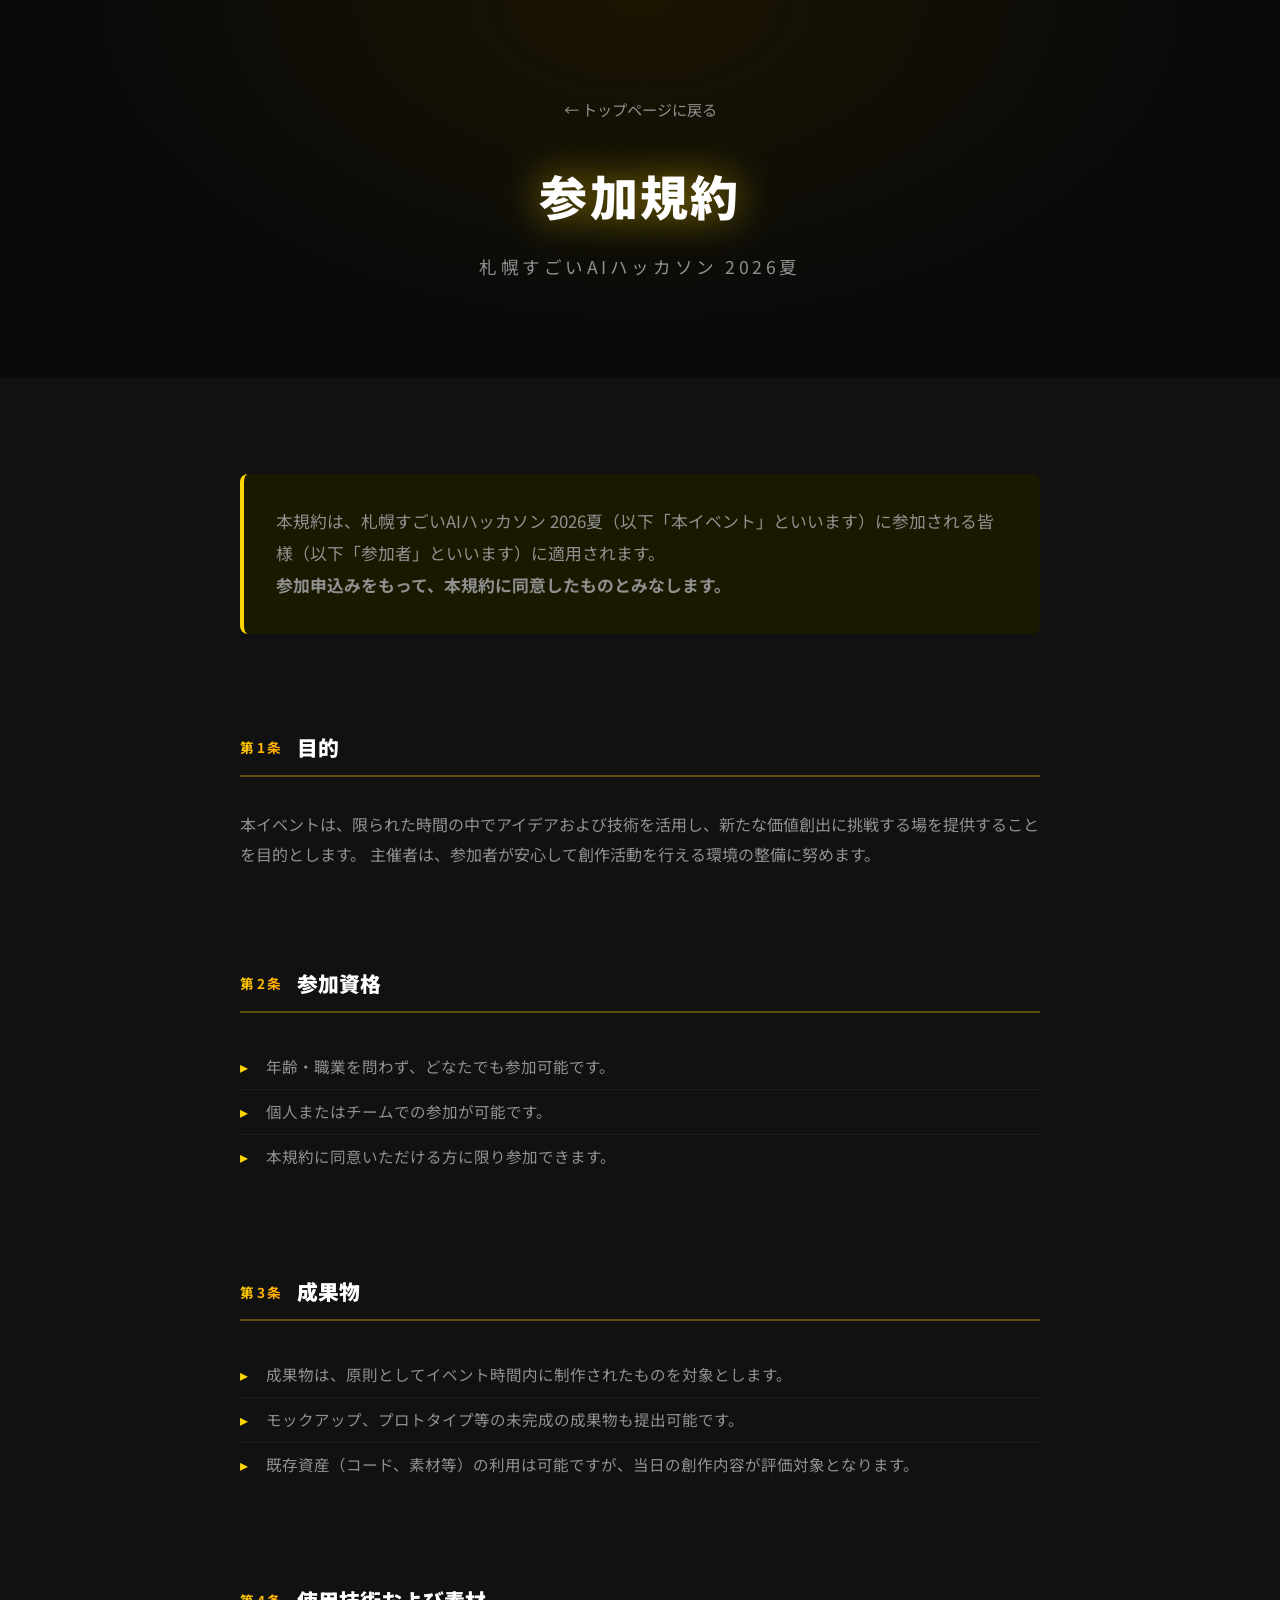
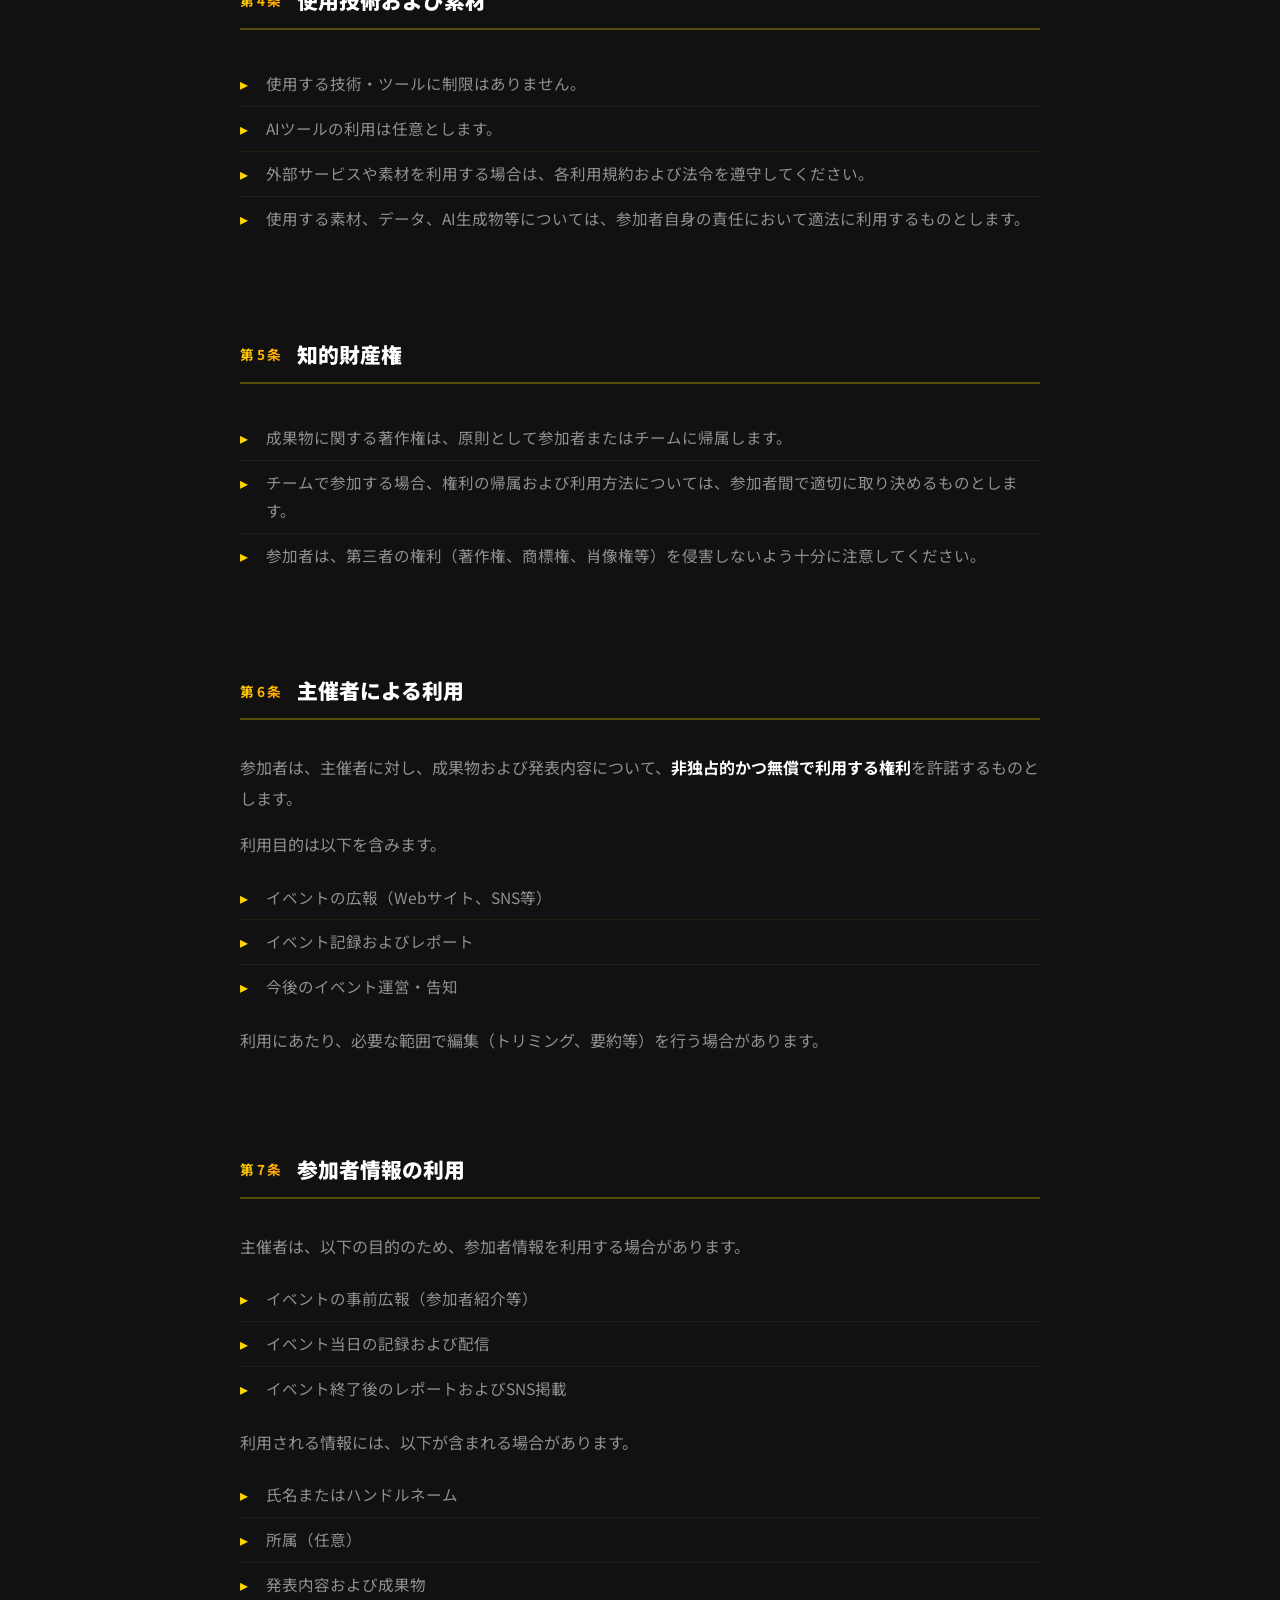
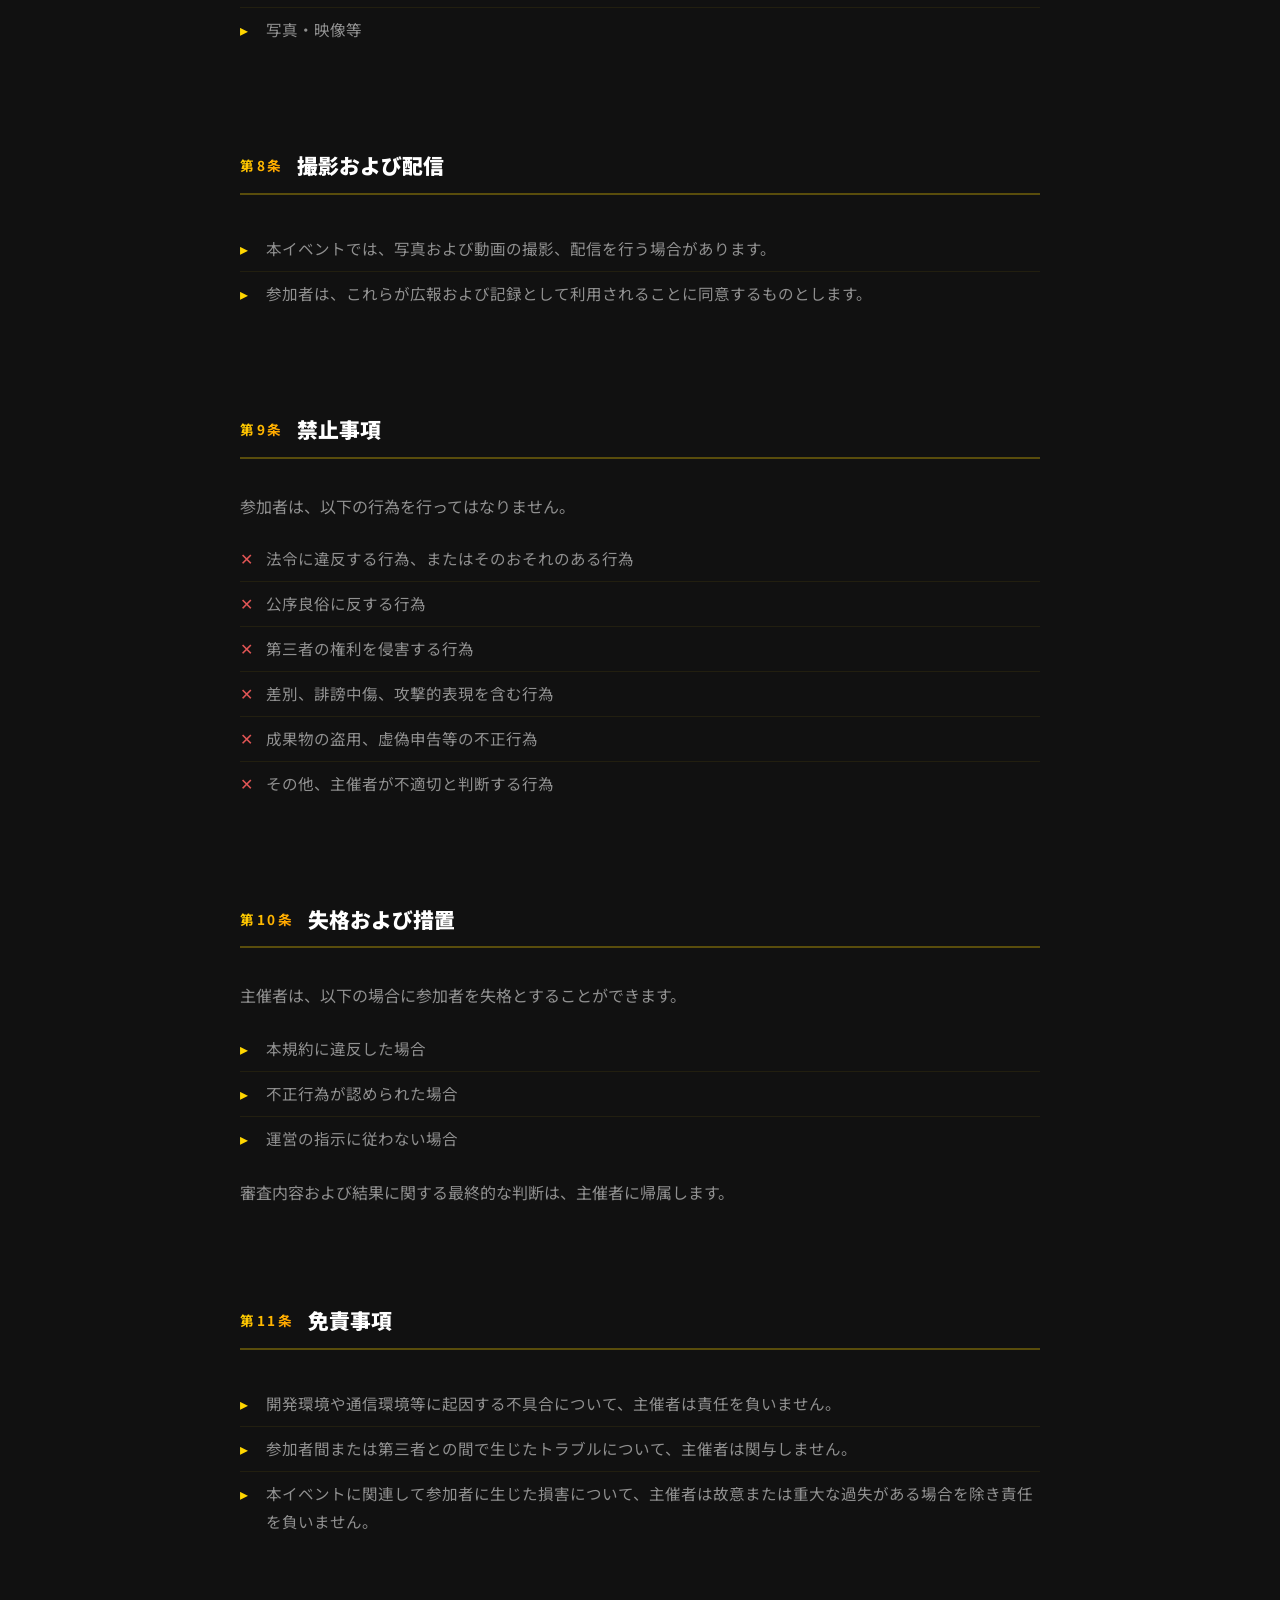
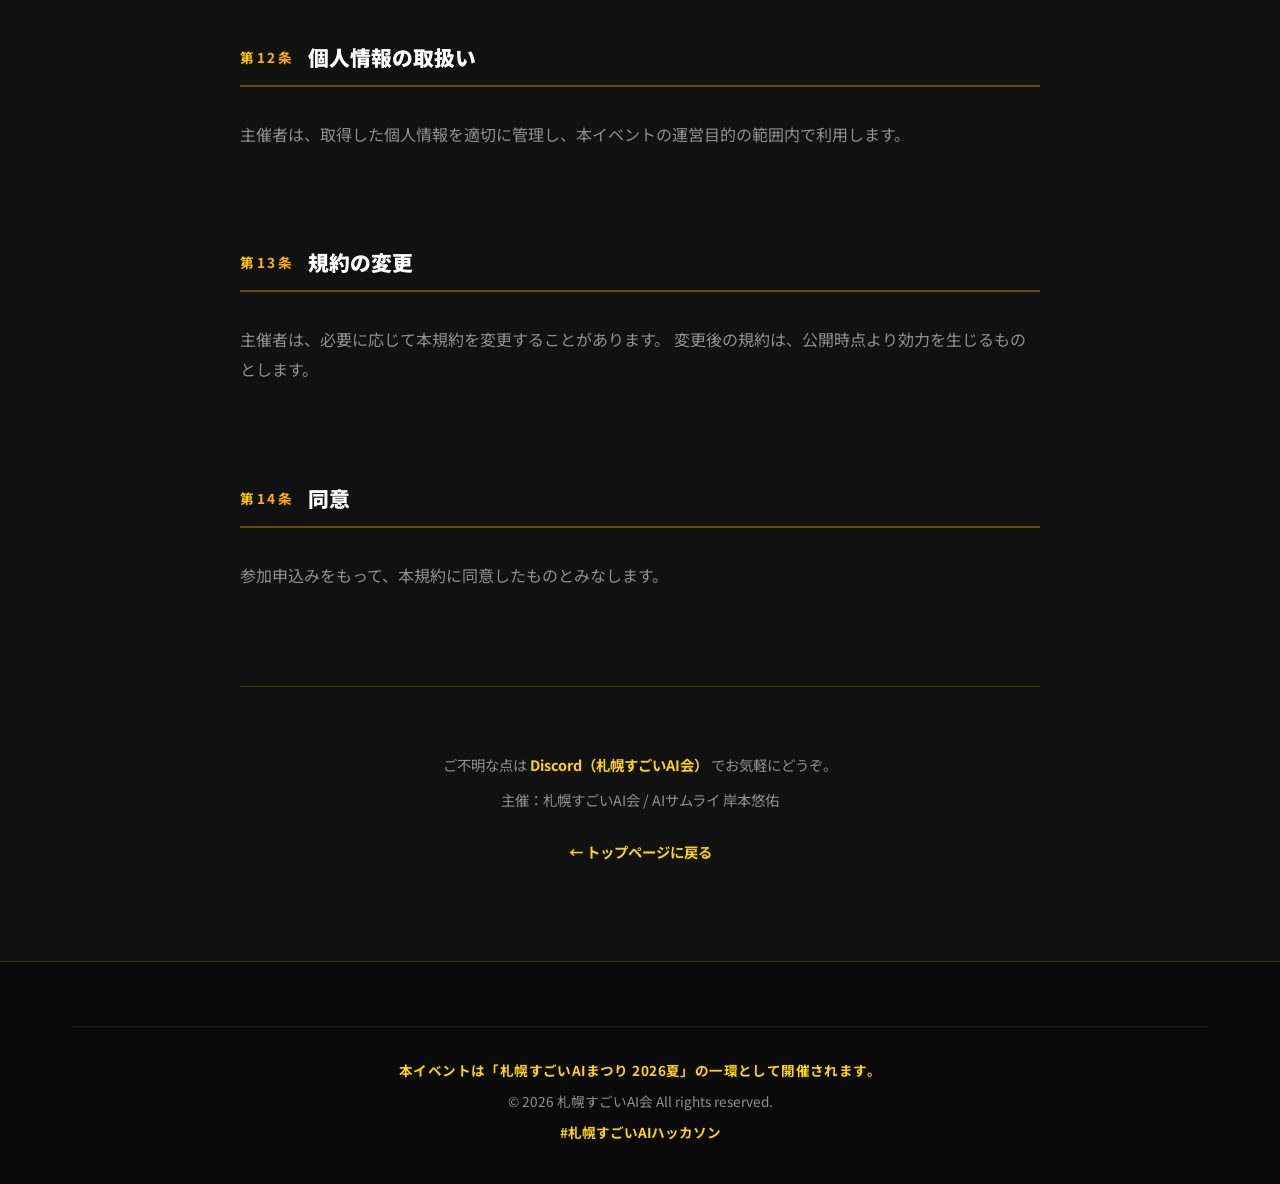
==== conditions.html @ 00471cb1 "Initial commit" ====
<!DOCTYPE html>
<html lang="ja">
<head>
    <meta charset="UTF-8">
    <meta name="viewport" content="width=device-width, initial-scale=1.0">
    <title>参加規約 | 札幌すごいAIハッカソン 2026夏</title>
    <meta name="description" content="札幌すごいAIハッカソン 2026夏の参加規約です。">
    <!-- OGP Tags -->
    <meta property="og:title" content="参加規約 | 札幌すごいAIハッカソン 2026夏">
    <meta property="og:description" content="札幌すごいAIハッカソン 2026夏の参加規約です。">
    <meta property="og:type" content="website">
    <meta property="og:url" content="https://hack-2026-summer.sugoiai.org/conditions.html">
    <meta property="og:site_name" content="札幌すごいAIハッカソン 2026夏">
    <meta property="og:image" content="https://hack-2026-summer.sugoiai.org/images/logot.png">
    <meta property="og:locale" content="ja_JP">
    <!-- Twitter Card Tags -->
    <meta name="twitter:card" content="summary_large_image">
    <meta name="twitter:title" content="参加規約 | 札幌すごいAIハッカソン 2026夏">
    <meta name="twitter:description" content="札幌すごいAIハッカソン 2026夏の参加規約です。">
    <meta name="twitter:image" content="https://hack-2026-summer.sugoiai.org/images/logot.png">
    <!-- Favicon -->
    <link rel="icon" type="image/png" href="images/logot.png">
    <link rel="apple-touch-icon" href="images/logot.png">
    <link rel="stylesheet" href="style.css">
    <link rel="preconnect" href="https://fonts.googleapis.com">
    <link rel="preconnect" href="https://fonts.gstatic.com" crossorigin>
    <link href="https://fonts.googleapis.com/css2?family=Noto+Sans+JP:wght@400;700;900&display=swap" rel="stylesheet">
    <style>
        .conditions-hero {
            min-height: 40vh;
            display: flex;
            flex-direction: column;
            justify-content: center;
            align-items: center;
            background: radial-gradient(ellipse at center top, #1a1400 0%, var(--dark-bg) 60%);
            padding: var(--spacing-xl) 0 var(--spacing-lg);
            text-align: center;
        }

        .back-link {
            display: inline-block;
            color: var(--text-secondary);
            text-decoration: none;
            margin-bottom: var(--spacing-md);
            transition: all 0.3s ease;
            font-size: 0.95rem;
        }

        .back-link:hover {
            color: var(--film-cyan);
            transform: translateX(-4px);
        }

        .conditions-body {
            background: var(--dark-surface);
            padding: var(--spacing-xl) 0;
        }

        .conditions-content {
            max-width: 800px;
            margin: 0 auto;
        }

        .conditions-intro {
            font-size: 1.05rem;
            color: var(--text-secondary);
            line-height: 1.9;
            margin-bottom: var(--spacing-xl);
            padding: var(--spacing-md);
            background: var(--dark-elevated);
            border-left: 4px solid var(--film-purple);
            border-radius: 8px;
        }

        .conditions-article {
            margin-bottom: var(--spacing-xl);
        }

        .conditions-article-title {
            font-size: 1.3rem;
            font-weight: 900;
            margin-bottom: var(--spacing-md);
            padding-bottom: 0.6rem;
            border-bottom: 2px solid rgba(255, 214, 0, 0.3);
            display: flex;
            align-items: center;
            gap: 0.8rem;
        }

        .conditions-article-title .article-num {
            font-size: 0.85rem;
            font-weight: 700;
            letter-spacing: 0.2em;
            background: var(--accent-gradient);
            -webkit-background-clip: text;
            -webkit-text-fill-color: transparent;
            background-clip: text;
        }

        .conditions-article p {
            color: var(--text-secondary);
            font-size: 1rem;
            line-height: 1.9;
            margin-bottom: var(--spacing-sm);
        }

        .conditions-article p strong {
            color: var(--text-primary);
            font-weight: 700;
        }

        .conditions-list {
            list-style: none;
            padding: 0;
            margin: var(--spacing-sm) 0;
        }

        .conditions-list li {
            padding: 0.5rem 0 0.5rem 1.6rem;
            position: relative;
            color: var(--text-secondary);
            font-size: 0.97rem;
            line-height: 1.8;
            border-bottom: 1px solid rgba(255, 214, 0, 0.07);
        }

        .conditions-list li:last-child {
            border-bottom: none;
        }

        .conditions-list li::before {
            content: "▸";
            position: absolute;
            left: 0;
            color: var(--film-purple);
        }

        .conditions-list.danger li::before {
            content: "✕";
            color: #e05555;
        }

        .conditions-note {
            margin-top: var(--spacing-md);
            padding: var(--spacing-sm) var(--spacing-md);
            background: rgba(255, 214, 0, 0.08);
            border-radius: 8px;
            border: 1px solid rgba(255, 214, 0, 0.2);
            font-size: 0.9rem;
            color: var(--text-secondary);
            line-height: 1.8;
        }

        .conditions-footer-note {
            margin-top: var(--spacing-xl);
            padding-top: var(--spacing-lg);
            border-top: 1px solid rgba(255, 214, 0, 0.2);
            text-align: center;
            color: var(--text-secondary);
            font-size: 0.9rem;
            line-height: 1.9;
        }

        .conditions-footer-note a {
            color: var(--film-purple);
            text-decoration: none;
            font-weight: 700;
        }

        .conditions-footer-note a:hover {
            color: var(--film-cyan);
        }
    </style>
</head>
<body>

    <!-- Hero -->
    <div class="conditions-hero">
        <div class="container">
            <a href="index.html" class="back-link">← トップページに戻る</a>
            <h1 class="hero-title" style="animation: none;">
                <span class="title-main" style="font-size: clamp(1.8rem, 5vw, 3rem);">参加規約</span>
                <span class="title-sub">札幌すごいAIハッカソン 2026夏</span>
            </h1>
        </div>
    </div>

    <!-- Body -->
    <div class="conditions-body">
        <div class="container">
            <div class="conditions-content">

                <p class="conditions-intro">
                    本規約は、札幌すごいAIハッカソン 2026夏（以下「本イベント」といいます）に参加される皆様（以下「参加者」といいます）に適用されます。<br>
                    <strong>参加申込みをもって、本規約に同意したものとみなします。</strong>
                </p>

                <!-- 第1条 -->
                <div class="conditions-article">
                    <h2 class="conditions-article-title">
                        <span class="article-num">第1条</span>目的
                    </h2>
                    <p>
                        本イベントは、限られた時間の中でアイデアおよび技術を活用し、新たな価値創出に挑戦する場を提供することを目的とします。
                        主催者は、参加者が安心して創作活動を行える環境の整備に努めます。
                    </p>
                </div>

                <!-- 第2条 -->
                <div class="conditions-article">
                    <h2 class="conditions-article-title">
                        <span class="article-num">第2条</span>参加資格
                    </h2>
                    <ul class="conditions-list">
                        <li>年齢・職業を問わず、どなたでも参加可能です。</li>
                        <li>個人またはチームでの参加が可能です。</li>
                        <li>本規約に同意いただける方に限り参加できます。</li>
                    </ul>
                </div>

                <!-- 第3条 -->
                <div class="conditions-article">
                    <h2 class="conditions-article-title">
                        <span class="article-num">第3条</span>成果物
                    </h2>
                    <ul class="conditions-list">
                        <li>成果物は、原則としてイベント時間内に制作されたものを対象とします。</li>
                        <li>モックアップ、プロトタイプ等の未完成の成果物も提出可能です。</li>
                        <li>既存資産（コード、素材等）の利用は可能ですが、当日の創作内容が評価対象となります。</li>
                    </ul>
                </div>

                <!-- 第4条 -->
                <div class="conditions-article">
                    <h2 class="conditions-article-title">
                        <span class="article-num">第4条</span>使用技術および素材
                    </h2>
                    <ul class="conditions-list">
                        <li>使用する技術・ツールに制限はありません。</li>
                        <li>AIツールの利用は任意とします。</li>
                        <li>外部サービスや素材を利用する場合は、各利用規約および法令を遵守してください。</li>
                        <li>使用する素材、データ、AI生成物等については、参加者自身の責任において適法に利用するものとします。</li>
                    </ul>
                </div>

                <!-- 第5条 -->
                <div class="conditions-article">
                    <h2 class="conditions-article-title">
                        <span class="article-num">第5条</span>知的財産権
                    </h2>
                    <ul class="conditions-list">
                        <li>成果物に関する著作権は、原則として参加者またはチームに帰属します。</li>
                        <li>チームで参加する場合、権利の帰属および利用方法については、参加者間で適切に取り決めるものとします。</li>
                        <li>参加者は、第三者の権利（著作権、商標権、肖像権等）を侵害しないよう十分に注意してください。</li>
                    </ul>
                </div>

                <!-- 第6条 -->
                <div class="conditions-article">
                    <h2 class="conditions-article-title">
                        <span class="article-num">第6条</span>主催者による利用
                    </h2>
                    <p>
                        参加者は、主催者に対し、成果物および発表内容について、<strong>非独占的かつ無償で利用する権利</strong>を許諾するものとします。
                    </p>
                    <p>利用目的は以下を含みます。</p>
                    <ul class="conditions-list">
                        <li>イベントの広報（Webサイト、SNS等）</li>
                        <li>イベント記録およびレポート</li>
                        <li>今後のイベント運営・告知</li>
                    </ul>
                    <p>利用にあたり、必要な範囲で編集（トリミング、要約等）を行う場合があります。</p>
                </div>

                <!-- 第7条 -->
                <div class="conditions-article">
                    <h2 class="conditions-article-title">
                        <span class="article-num">第7条</span>参加者情報の利用
                    </h2>
                    <p>主催者は、以下の目的のため、参加者情報を利用する場合があります。</p>
                    <ul class="conditions-list">
                        <li>イベントの事前広報（参加者紹介等）</li>
                        <li>イベント当日の記録および配信</li>
                        <li>イベント終了後のレポートおよびSNS掲載</li>
                    </ul>
                    <p>利用される情報には、以下が含まれる場合があります。</p>
                    <ul class="conditions-list">
                        <li>氏名またはハンドルネーム</li>
                        <li>所属（任意）</li>
                        <li>発表内容および成果物</li>
                        <li>写真・映像等</li>
                    </ul>
                </div>

                <!-- 第8条 -->
                <div class="conditions-article">
                    <h2 class="conditions-article-title">
                        <span class="article-num">第8条</span>撮影および配信
                    </h2>
                    <ul class="conditions-list">
                        <li>本イベントでは、写真および動画の撮影、配信を行う場合があります。</li>
                        <li>参加者は、これらが広報および記録として利用されることに同意するものとします。</li>
                    </ul>
                </div>

                <!-- 第9条 -->
                <div class="conditions-article">
                    <h2 class="conditions-article-title">
                        <span class="article-num">第9条</span>禁止事項
                    </h2>
                    <p>参加者は、以下の行為を行ってはなりません。</p>
                    <ul class="conditions-list danger">
                        <li>法令に違反する行為、またはそのおそれのある行為</li>
                        <li>公序良俗に反する行為</li>
                        <li>第三者の権利を侵害する行為</li>
                        <li>差別、誹謗中傷、攻撃的表現を含む行為</li>
                        <li>成果物の盗用、虚偽申告等の不正行為</li>
                        <li>その他、主催者が不適切と判断する行為</li>
                    </ul>
                </div>

                <!-- 第10条 -->
                <div class="conditions-article">
                    <h2 class="conditions-article-title">
                        <span class="article-num">第10条</span>失格および措置
                    </h2>
                    <p>主催者は、以下の場合に参加者を失格とすることができます。</p>
                    <ul class="conditions-list">
                        <li>本規約に違反した場合</li>
                        <li>不正行為が認められた場合</li>
                        <li>運営の指示に従わない場合</li>
                    </ul>
                    <p>審査内容および結果に関する最終的な判断は、主催者に帰属します。</p>
                </div>

                <!-- 第11条 -->
                <div class="conditions-article">
                    <h2 class="conditions-article-title">
                        <span class="article-num">第11条</span>免責事項
                    </h2>
                    <ul class="conditions-list">
                        <li>開発環境や通信環境等に起因する不具合について、主催者は責任を負いません。</li>
                        <li>参加者間または第三者との間で生じたトラブルについて、主催者は関与しません。</li>
                        <li>本イベントに関連して参加者に生じた損害について、主催者は故意または重大な過失がある場合を除き責任を負いません。</li>
                    </ul>
                </div>

                <!-- 第12条 -->
                <div class="conditions-article">
                    <h2 class="conditions-article-title">
                        <span class="article-num">第12条</span>個人情報の取扱い
                    </h2>
                    <p>
                        主催者は、取得した個人情報を適切に管理し、本イベントの運営目的の範囲内で利用します。
                    </p>
                </div>

                <!-- 第13条 -->
                <div class="conditions-article">
                    <h2 class="conditions-article-title">
                        <span class="article-num">第13条</span>規約の変更
                    </h2>
                    <p>
                        主催者は、必要に応じて本規約を変更することがあります。
                        変更後の規約は、公開時点より効力を生じるものとします。
                    </p>
                </div>

                <!-- 第14条 -->
                <div class="conditions-article">
                    <h2 class="conditions-article-title">
                        <span class="article-num">第14条</span>同意
                    </h2>
                    <p>
                        参加申込みをもって、本規約に同意したものとみなします。
                    </p>
                </div>

                <div class="conditions-footer-note">
                    <p>ご不明な点は <a href="https://discord.gg/Ve2tQeN7cw" target="_blank" rel="noopener noreferrer">Discord（札幌すごいAI会）</a> でお気軽にどうぞ。</p>
                    <p style="margin-top: 0.5rem;">主催：札幌すごいAI会 / AIサムライ 岸本悠佑</p>
                    <p style="margin-top: 1.5rem;"><a href="index.html">← トップページに戻る</a></p>
                </div>

            </div>
        </div>
    </div>

    <!-- Footer -->
    <footer class="footer">
        <div class="container">
            <div class="footer-bottom">
                <p class="footer-festival">本イベントは「札幌すごいAIまつり 2026夏」の一環として開催されます。</p>
                <p>&copy; 2026 札幌すごいAI会 All rights reserved.</p>
                <p class="footer-hashtag">#札幌すごいAIハッカソン</p>
            </div>
        </div>
    </footer>

</body>
</html>
---- style.css ----
/* Reset & Base Styles */
* {
    margin: 0;
    padding: 0;
    box-sizing: border-box;
}

:root {
    /* Color Palette - Hackathon Yellow × Black Theme */
    --film-purple: #FFD600;
    --film-violet: #CC9900;
    --film-cyan: #00E5FF;
    --film-teal: #00C0D0;
    --film-gold: #FFD600;
    --hack-yellow: #FFD600;
    --hack-amber: #FF9900;
    --hack-cyan: #00E5FF;
    --dark-bg: #0A0A0A;
    --dark-surface: #111111;
    --dark-elevated: #1A1900;
    --text-primary: #ffffff;
    --text-secondary: #909090;
    --accent-gradient: linear-gradient(135deg, #FFD600, #FF9900);
    --film-glow: 0 0 30px rgba(255, 214, 0, 0.5);

    /* Typography */
    --font-primary: 'Noto Sans JP', sans-serif;

    /* Spacing */
    --spacing-xs: 0.5rem;
    --spacing-sm: 1rem;
    --spacing-md: 2rem;
    --spacing-lg: 4rem;
    --spacing-xl: 6rem;

    /* Container */
    --container-max: 1200px;
    --container-padding: 2rem;
}

html {
    scroll-behavior: smooth;
}

body {
    font-family: var(--font-primary);
    background-color: var(--dark-bg);
    color: var(--text-primary);
    line-height: 1.7;
    overflow-x: hidden;
}

.container {
    max-width: var(--container-max);
    margin: 0 auto;
    padding: 0 var(--container-padding);
}

/* Section Styles */
.section {
    padding: var(--spacing-xl) 0;
    position: relative;
}

.section-header {
    text-align: center;
    margin-bottom: var(--spacing-lg);
}

.section-title {
    display: flex;
    flex-direction: column;
    align-items: center;
    gap: var(--spacing-xs);
}

.title-en {
    font-size: 0.9rem;
    font-weight: 700;
    letter-spacing: 0.3em;
    background: var(--accent-gradient);
    -webkit-background-clip: text;
    -webkit-text-fill-color: transparent;
    background-clip: text;
    text-transform: uppercase;
}

.title-ja {
    font-size: 2.5rem;
    font-weight: 900;
    letter-spacing: 0.05em;
}

.section-description {
    color: var(--text-secondary);
    margin-top: var(--spacing-sm);
    font-size: 1.1rem;
}

/* ─── Hero Section ─── */
.hero {
    min-height: 100vh;
    display: flex;
    flex-direction: column;
    justify-content: center;
    align-items: center;
    position: relative;
    overflow: hidden;
    background: radial-gradient(ellipse at center top, #1a1400 0%, var(--dark-bg) 60%);
}

.hero-background {
    position: absolute;
    top: 0;
    left: 0;
    width: 100%;
    height: 100%;
    overflow: hidden;
    z-index: 0;
}

.film-particle {
    position: absolute;
    bottom: -100px;
    width: 400px;
    height: 400px;
    background: radial-gradient(circle, rgba(255, 214, 0, 0.2) 0%, transparent 70%);
    border-radius: 50%;
    filter: blur(60px);
    animation: particleFloat 18s infinite ease-in-out;
}

.film-particle:nth-child(1) {
    left: 5%;
    animation-delay: 0s;
    background: radial-gradient(circle, rgba(255, 214, 0, 0.25) 0%, transparent 70%);
}

.film-particle:nth-child(2) {
    left: 45%;
    animation-delay: 6s;
    background: radial-gradient(circle, rgba(0, 229, 255, 0.15) 0%, transparent 70%);
}

.film-particle:nth-child(3) {
    left: 75%;
    animation-delay: 12s;
    background: radial-gradient(circle, rgba(255, 214, 0, 0.2) 0%, transparent 70%);
}

@keyframes particleFloat {
    0% {
        transform: translateY(0) scale(1);
        opacity: 0;
    }
    30% {
        opacity: 0.8;
    }
    70% {
        opacity: 0.4;
    }
    100% {
        transform: translateY(-100vh) scale(1.8);
        opacity: 0;
    }
}

/* Hero placeholder for main visual */
.hero-placeholder-wrap {
    position: absolute;
    top: 0;
    left: 0;
    width: 100%;
    height: 100%;
    z-index: 0;
    /* Replace with actual background image when available */
    /* background-image: url('images/hero-visual.jpg'); */
    /* background-size: cover; */
    /* background-position: center; */
}

.hero-content {
    position: relative;
    z-index: 1;
    text-align: center;
}

.hero-date {
    font-size: 1.2rem;
    font-weight: 700;
    letter-spacing: 0.3em;
    background: var(--accent-gradient);
    -webkit-background-clip: text;
    -webkit-text-fill-color: transparent;
    background-clip: text;
    margin-bottom: var(--spacing-sm);
    animation: fadeInDown 1s ease-out;
}

.hero-badge {
    display: inline-block;
    padding: 0.4rem 1.2rem;
    background: rgba(255, 214, 0, 0.2);
    border: 1px solid var(--film-purple);
    border-radius: 50px;
    font-size: 0.9rem;
    font-weight: 700;
    letter-spacing: 0.15em;
    color: var(--film-cyan);
    margin-bottom: var(--spacing-md);
    animation: fadeInDown 1s ease-out 0.15s both;
}

.hero-title {
    margin-bottom: var(--spacing-md);
    animation: fadeInUp 1s ease-out 0.3s both;
}

.title-main {
    display: block;
    font-size: clamp(1.7rem, 7vw, 4.5rem);
    font-weight: 900;
    letter-spacing: 0.05em;
    margin-bottom: var(--spacing-sm);
    text-shadow: 0 0 40px rgba(255, 214, 0, 0.6);
}

.title-sub {
    display: block;
    font-size: clamp(0.8rem, 1.8vw, 1.1rem);
    font-weight: 400;
    letter-spacing: 0.2em;
    color: var(--text-secondary);
}

.hero-tagline {
    font-size: clamp(1.2rem, 3vw, 1.8rem);
    line-height: 1.8;
    margin-bottom: var(--spacing-lg);
    animation: fadeInUp 1s ease-out 0.6s both;
}

.hero-info-badge {
    display: flex;
    justify-content: center;
    gap: 1.5rem;
    margin-bottom: 2rem;
    animation: fadeInUp 1s ease-out 0.8s both;
}

.hero-info-badge span {
    font-size: 1.1rem;
    font-weight: 700;
    color: var(--film-cyan);
    text-shadow: 0 0 10px rgba(0, 229, 255, 0.5);
    letter-spacing: 0.05em;
}

.hero-cta {
    display: flex;
    justify-content: center;
    gap: var(--spacing-sm);
    flex-wrap: wrap;
    animation: fadeInUp 1s ease-out 0.9s both;
}

/* ─── Buttons ─── */
.btn {
    display: inline-flex;
    align-items: center;
    gap: var(--spacing-xs);
    padding: 1rem 2.5rem;
    font-size: 1rem;
    font-weight: 700;
    text-decoration: none;
    border-radius: 50px;
    transition: all 0.3s ease;
    position: relative;
    overflow: hidden;
    border: 2px solid transparent;
}

.btn-primary {
    background: var(--accent-gradient);
    color: var(--text-primary);
    box-shadow: var(--film-glow);
}

.btn-primary:hover {
    transform: translateY(-3px);
    box-shadow: 0 0 50px rgba(255, 214, 0, 0.8);
}

.btn-secondary {
    background: transparent;
    color: var(--text-primary);
    border: 2px solid var(--film-purple);
}

.btn-secondary:hover {
    background: var(--dark-elevated);
    border-color: var(--film-cyan);
    transform: translateY(-3px);
}

.btn-learn {
    background: rgba(255, 214, 0, 0.22);
    color: var(--text-primary);
    border: 2px solid rgba(255, 214, 0, 0.55);
    box-shadow: 0 0 12px rgba(255, 214, 0, 0.15);
}

.btn-learn:hover {
    background: rgba(255, 214, 0, 0.38);
    border-color: var(--film-purple);
    box-shadow: 0 0 24px rgba(255, 214, 0, 0.35);
    transform: translateY(-3px);
}

.btn-large {
    padding: 1.2rem 3rem;
    font-size: 1.1rem;
}

.btn-icon {
    font-size: 1.3em;
}

/* ─── Image Placeholder ─── */
.image-placeholder {
    position: relative;
    width: 100%;
    padding-bottom: 65%;
    background: var(--dark-elevated);
    border-radius: 12px;
    overflow: hidden;
    border: 2px dashed rgba(255, 214, 0, 0.4);
}

.division-placeholder {
    padding-bottom: 55%;
}

.about-photo {
    width: 100%;
    height: auto;
    border-radius: 12px;
    object-fit: cover;
    box-shadow: 0 4px 20px rgba(255, 214, 0, 0.3);
}

.placeholder-text {
    position: absolute;
    top: 50%;
    left: 50%;
    transform: translate(-50%, -50%);
    color: var(--text-secondary);
    font-size: 0.95rem;
    text-align: center;
    padding: var(--spacing-sm);
    display: flex;
    flex-direction: column;
    align-items: center;
    gap: 0.5rem;
}

.placeholder-icon {
    font-size: 2.5rem;
    display: block;
}

/* ─── Overview Section ─── */
.overview {
    background: var(--dark-surface);
    position: relative;
    overflow: hidden;
}

.film-grain-canvas {
    position: absolute;
    top: 0;
    left: 0;
    width: 100%;
    height: 100%;
    z-index: 0;
    pointer-events: none;
    opacity: 0.5;
}

.overview .container {
    position: relative;
    z-index: 1;
}

.overview-content {
    margin-top: var(--spacing-lg);
}

.overview-main {
    display: grid;
    grid-template-columns: 1fr 1fr;
    gap: var(--spacing-lg);
    align-items: start;
}

.overview-image-wrap {
    width: 100%;
}

.venue-image {
    width: 100%;
    height: auto;
    border-radius: 12px;
    object-fit: cover;
    box-shadow: 0 4px 20px rgba(255, 214, 0, 0.3);
}

.overview-subtitle {
    font-size: 2rem;
    font-weight: 900;
    margin-bottom: var(--spacing-md);
    background: var(--accent-gradient);
    -webkit-background-clip: text;
    -webkit-text-fill-color: transparent;
    background-clip: text;
}

.overview-text p {
    margin-bottom: var(--spacing-sm);
    color: var(--text-secondary);
    font-size: 1.05rem;
}

.overview-text strong {
    color: var(--text-primary);
    font-weight: 700;
}

.event-info {
    margin-top: var(--spacing-md);
    padding: var(--spacing-md);
    background: var(--dark-elevated);
    border-left: 4px solid var(--film-purple);
    border-radius: 8px;
}

.info-item {
    display: grid;
    grid-template-columns: 120px 1fr;
    gap: var(--spacing-sm);
    margin-bottom: var(--spacing-sm);
    padding-bottom: var(--spacing-sm);
    border-bottom: 1px solid rgba(255, 214, 0, 0.1);
}

.info-item:last-child {
    margin-bottom: 0;
    padding-bottom: 0;
    border-bottom: none;
}

.info-label {
    font-weight: 700;
    color: var(--film-purple);
    font-size: 0.95rem;
}

.info-value {
    color: var(--text-primary);
}

.overview-note {
    margin-top: var(--spacing-sm);
    font-size: 0.85rem;
    color: var(--text-secondary);
}

/* ─── Divisions Section ─── */
.divisions {
    background: var(--dark-bg);
    position: relative;
    overflow: hidden;
}

.projector-canvas {
    position: absolute;
    top: 0;
    left: 0;
    width: 100%;
    height: 100%;
    z-index: 0;
    pointer-events: none;
    opacity: 0.6;
}

.divisions .container {
    position: relative;
    z-index: 1;
}

.divisions-grid {
    display: grid;
    grid-template-columns: repeat(auto-fit, minmax(360px, 1fr));
    gap: var(--spacing-md);
    margin-top: var(--spacing-lg);
}

.division-card {
    background: var(--dark-surface);
    border-radius: 16px;
    overflow: hidden;
    position: relative;
    transition: all 0.3s ease;
    border: 1px solid rgba(255, 214, 0, 0.15);
}

.division-card:hover {
    transform: translateY(-8px);
    border-color: var(--film-purple);
    box-shadow: 0 10px 40px rgba(255, 214, 0, 0.25);
}

.division-number {
    position: absolute;
    top: 1rem;
    right: 1rem;
    font-size: 4rem;
    font-weight: 900;
    background: var(--accent-gradient);
    -webkit-background-clip: text;
    -webkit-text-fill-color: transparent;
    background-clip: text;
    opacity: 0.25;
    z-index: 1;
    line-height: 1;
}

.division-image-wrap {
    width: 100%;
}

.division-image {
    width: 100%;
    height: auto;
    aspect-ratio: 16 / 9;
    object-fit: cover;
    display: block;
    box-shadow: 0 4px 20px rgba(255, 214, 0, 0.2);
}

.division-content {
    padding: var(--spacing-md);
}

.division-badge {
    display: inline-block;
    padding: 0.3rem 0.9rem;
    border-radius: 50px;
    font-size: 0.8rem;
    font-weight: 700;
    letter-spacing: 0.1em;
    margin-bottom: var(--spacing-sm);
}

.badge-main {
    background: rgba(255, 214, 0, 0.2);
    border: 1px solid var(--film-purple);
    color: var(--film-purple);
}

.badge-exp {
    background: rgba(0, 229, 255, 0.15);
    border: 1px solid var(--film-cyan);
    color: var(--film-cyan);
}

.badge-special {
    background: rgba(0, 229, 255, 0.15);
    border: 1px solid #00E5FF;
    color: #00E5FF;
}

.division-title {
    font-size: 1.8rem;
    font-weight: 900;
    margin-bottom: 0.2rem;
}

.division-subtitle {
    font-size: 0.9rem;
    color: var(--text-secondary);
    margin-bottom: var(--spacing-sm);
    letter-spacing: 0.1em;
}

.division-duration {
    font-size: 1rem;
    color: var(--text-secondary);
    margin-bottom: var(--spacing-sm);
}

.division-duration strong {
    color: var(--film-cyan);
    font-size: 1.1rem;
}

.division-description {
    color: var(--text-secondary);
    line-height: 1.8;
    margin-bottom: var(--spacing-sm);
    font-size: 0.95rem;
}

.division-highlight {
    padding: var(--spacing-sm);
    background: rgba(255, 214, 0, 0.1);
    border-left: 3px solid var(--film-purple);
    border-radius: 4px;
    font-size: 0.92rem;
    color: var(--text-primary);
    margin-bottom: var(--spacing-md);
}

.division-exp .division-highlight {
    background: rgba(0, 229, 255, 0.08);
    border-left-color: var(--film-cyan);
}

.division-special .division-highlight {
    background: rgba(0, 229, 255, 0.08);
    border-left-color: #00E5FF;
}

.division-details {
    border-top: 1px solid rgba(255, 214, 0, 0.15);
    padding-top: var(--spacing-sm);
}

.division-details h4 {
    font-size: 0.9rem;
    font-weight: 700;
    color: var(--film-purple);
    letter-spacing: 0.1em;
    margin-bottom: 0.5rem;
    margin-top: var(--spacing-sm);
    text-transform: uppercase;
}

.division-details ul {
    list-style: none;
    padding: 0;
    margin-bottom: var(--spacing-sm);
}

.division-details ul li {
    padding: 0.3rem 0 0.3rem 1.4rem;
    position: relative;
    color: var(--text-secondary);
    font-size: 0.9rem;
}

.division-details ul li::before {
    content: "▸";
    position: absolute;
    left: 0;
    color: var(--film-purple);
    font-size: 0.85rem;
}

.division-exp .division-details ul li::before {
    color: var(--film-cyan);
}

.division-special .division-details h4 {
    color: #00E5FF;
}

.division-special .division-details ul li::before {
    color: #00E5FF;
}

.division-broadcast {
    font-size: 0.9rem;
    color: var(--text-secondary);
    background: var(--dark-elevated);
    padding: var(--spacing-sm);
    border-radius: 8px;
    text-align: center;
}

/* ─── Application Section ─── */
.application {
    background: var(--dark-surface);
}

.application-grid {
    display: grid;
    grid-template-columns: 1fr 1fr;
    gap: var(--spacing-md);
    margin-top: var(--spacing-lg);
}

.apply-card {
    background: var(--dark-elevated);
    border-radius: 16px;
    padding: var(--spacing-lg);
    border: 1px solid rgba(255, 214, 0, 0.15);
    transition: border-color 0.3s ease;
}

.apply-card:hover {
    border-color: rgba(255, 214, 0, 0.4);
}

.apply-card-icon {
    font-size: 2.5rem;
    margin-bottom: var(--spacing-sm);
}

.apply-card-title {
    font-size: 1.6rem;
    font-weight: 900;
    margin-bottom: var(--spacing-sm);
    background: var(--accent-gradient);
    -webkit-background-clip: text;
    -webkit-text-fill-color: transparent;
    background-clip: text;
}

.apply-card-subtitle {
    font-size: 0.95rem;
    color: var(--text-secondary);
    margin-bottom: var(--spacing-sm);
}

.apply-list {
    list-style: none;
    padding: 0;
}

.apply-list li {
    padding: 0.6rem 0 0.6rem 1.6rem;
    position: relative;
    color: var(--text-secondary);
    font-size: 0.97rem;
    border-bottom: 1px solid rgba(255, 214, 0, 0.08);
}

.apply-list li:last-child {
    border-bottom: none;
}

.apply-list li::before {
    content: "・";
    position: absolute;
    left: 0;
    color: var(--film-purple);
    font-weight: bold;
}

.apply-list-check li::before {
    content: "✓";
    color: var(--film-cyan);
}

.apply-cta {
    margin-top: var(--spacing-xl);
    text-align: center;
}

.apply-form-placeholder {
    display: inline-flex;
    flex-direction: column;
    align-items: center;
    gap: 0.8rem;
    padding: var(--spacing-lg) var(--spacing-xl);
    background: var(--dark-elevated);
    border: 2px dashed rgba(255, 214, 0, 0.4);
    border-radius: 16px;
    color: var(--text-secondary);
    font-size: 1.05rem;
}

.apply-form-placeholder .placeholder-icon {
    font-size: 3rem;
}

.apply-note {
    font-size: 0.9rem;
    color: var(--text-secondary);
}

.apply-note a {
    color: var(--film-cyan);
    text-decoration: none;
    transition: color 0.3s ease;
}

.apply-note a:hover {
    color: var(--film-purple);
}

.guideline-link {
    color: var(--film-cyan);
    text-decoration: none;
    font-weight: 700;
    border-bottom: 1px solid rgba(0, 229, 255, 0.4);
    transition: all 0.3s ease;
}

.guideline-link:hover {
    color: var(--film-purple);
    border-bottom-color: var(--film-purple);
}

/* ─── Awards Section ─── */
.awards {
    background: var(--dark-bg);
    position: relative;
    overflow: hidden;
}

.spark-canvas {
    position: absolute;
    top: 0;
    left: 0;
    width: 100%;
    height: 100%;
    z-index: 0;
    pointer-events: none;
    opacity: 0.7;
}

.awards .container {
    position: relative;
    z-index: 1;
}

.awards-grid {
    display: grid;
    grid-template-columns: repeat(auto-fit, minmax(280px, 1fr));
    gap: var(--spacing-md);
    margin-top: var(--spacing-lg);
}

.award-card {
    background: var(--dark-elevated);
    border-radius: 16px;
    overflow: hidden;
    text-align: center;
    border: 1px solid rgba(255, 214, 0, 0.2);
    transition: all 0.3s ease;
}

.award-image-wrap {
    width: 100%;
}

.award-image {
    width: 100%;
    aspect-ratio: 4 / 3;
    object-fit: cover;
    display: block;
}

.award-body {
    padding: var(--spacing-lg);
}

.award-card:hover {
    transform: translateY(-6px);
    border-color: var(--film-gold);
    box-shadow: 0 10px 40px rgba(255, 215, 0, 0.15);
}

.award-icon {
    font-size: 3.5rem;
    margin-bottom: var(--spacing-sm);
}

.award-title {
    font-size: 1.8rem;
    font-weight: 900;
    margin-bottom: 0.4rem;
    background: linear-gradient(135deg, var(--film-gold), #FFA500);
    -webkit-background-clip: text;
    -webkit-text-fill-color: transparent;
    background-clip: text;
}

.award-division {
    font-size: 0.9rem;
    color: var(--film-purple);
    font-weight: 700;
    letter-spacing: 0.1em;
    margin-bottom: var(--spacing-sm);
}

.award-description {
    color: var(--text-secondary);
    font-size: 0.95rem;
    line-height: 1.7;
}


/* ─── About Section ─── */
.about-festival {
    background: var(--dark-surface);
    position: relative;
    overflow: hidden;
}

.ripple-canvas {
    position: absolute;
    top: 0;
    left: 0;
    width: 100%;
    height: 100%;
    z-index: 0;
    pointer-events: none;
}

.about-festival .container {
    position: relative;
    z-index: 1;
}

.about-content {
    display: grid;
    grid-template-columns: 1.5fr 1fr;
    gap: var(--spacing-lg);
    align-items: center;
}

.about-origin-sig {
    display: block;
    text-align: right;
    font-size: 0.9rem;
    color: var(--text-secondary);
    margin-top: 0.6rem;
}

.about-origin {
    font-size: 1.05rem;
    line-height: 2;
    color: var(--text-secondary);
    border-left: 4px solid var(--film-cyan);
    padding: var(--spacing-sm) var(--spacing-md);
    margin-bottom: var(--spacing-md);
    background: rgba(0, 229, 255, 0.05);
    border-radius: 0 8px 8px 0;
    font-style: normal;
}

.about-lead {
    font-size: 1.4rem;
    font-weight: 700;
    color: var(--text-primary);
    margin-bottom: var(--spacing-md);
    line-height: 1.6;
}

.about-text p {
    color: var(--text-secondary);
    font-size: 1.05rem;
    line-height: 1.8;
    margin-bottom: var(--spacing-sm);
}

.about-features {
    margin-top: var(--spacing-md);
    padding: var(--spacing-md);
    background: var(--dark-elevated);
    border-radius: 12px;
    border-left: 4px solid var(--film-purple);
    display: flex;
    flex-direction: column;
    gap: var(--spacing-sm);
}

.about-feature {
    display: flex;
    align-items: center;
    gap: var(--spacing-sm);
}

.feature-icon {
    font-size: 1.4rem;
    min-width: 2rem;
}

.feature-text {
    color: var(--text-primary);
    font-size: 1rem;
    font-weight: 600;
}

/* ─── Judges Section ─── */
.judges {
    background: var(--dark-bg);
}

.judges-grid {
    display: grid;
    grid-template-columns: repeat(auto-fit, minmax(260px, 1fr));
    gap: var(--spacing-md);
    margin-top: var(--spacing-lg);
}

.judge-card {
    background: var(--dark-elevated);
    border-radius: 16px;
    overflow: hidden;
    border: 1px solid rgba(255, 214, 0, 0.2);
    transition: all 0.3s ease;
    display: flex;
    flex-direction: column;
}

.judge-card:hover {
    transform: translateY(-6px);
    border-color: var(--film-purple);
    box-shadow: 0 10px 40px rgba(255, 214, 0, 0.25);
}

.judge-image-wrap {
    width: 100%;
    aspect-ratio: 1 / 1;
    overflow: hidden;
}

.judge-image {
    width: 100%;
    height: 100%;
    object-fit: cover;
    display: block;
    transition: transform 0.4s ease;
}

.judge-card:hover .judge-image {
    transform: scale(1.05);
}

.judge-image-soon {
    background: var(--dark-surface);
    border-bottom: 1px solid rgba(255, 214, 0, 0.15);
    display: flex;
    align-items: center;
    justify-content: center;
}

.judge-soon-icon {
    font-size: 3.5rem;
    opacity: 0.4;
}

.judge-image-soon .coming-soon-text {
    font-size: 1.6rem;
    text-align: center;
}

.coming-soon-placeholder {
    width: 100%;
    height: 100%;
    display: flex;
    align-items: center;
    justify-content: center;
    background: var(--dark-surface);
}

.coming-soon-text {
    font-size: 4rem;
    font-weight: 900;
    color: var(--text-secondary);
    opacity: 0.3;
}

.judge-info {
    padding: var(--spacing-md);
    display: flex;
    flex-direction: column;
    gap: var(--spacing-xs);
    flex: 1;
}

.judge-name {
    font-size: 1.3rem;
    font-weight: 900;
    background: var(--accent-gradient);
    -webkit-background-clip: text;
    -webkit-text-fill-color: transparent;
    background-clip: text;
}

.judge-title {
    font-size: 0.85rem;
    color: var(--film-cyan);
    font-weight: 700;
    letter-spacing: 0.05em;
}

.judge-badges {
    display: flex;
    flex-wrap: wrap;
    gap: 0.4rem;
}

.judge-badge {
    display: inline-block;
    font-size: 0.7rem;
    font-weight: 700;
    letter-spacing: 0.03em;
    color: var(--hack-yellow);
    background: rgba(255, 214, 0, 0.1);
    border: 1px solid rgba(255, 214, 0, 0.45);
    border-radius: 999px;
    padding: 0.2rem 0.7rem;
    white-space: nowrap;
}

.judge-title-small {
    font-size: 0.75rem;
    display: block;
}

.judge-comment {
    font-size: 0.9rem;
    color: var(--text-secondary);
    line-height: 1.8;
    border-left: 3px solid var(--film-purple);
    padding-left: var(--spacing-sm);
    margin-top: var(--spacing-xs);
    font-style: normal;
}

.judge-card-soon {
    border-style: dashed;
    border-color: rgba(255, 214, 0, 0.25);
    opacity: 0.7;
}

.judge-name-soon,
.judge-title-soon {
    color: var(--text-secondary);
}

.judge-name-soon {
    background: none;
    -webkit-text-fill-color: var(--text-secondary);
    font-size: 1.2rem;
}

.judge-comment-soon {
    border-left-color: rgba(255, 214, 0, 0.3);
    font-style: italic;
}

/* ─── Winners Section ─── */
.winners {
    background: var(--dark-surface);
}

.winners-grid {
    display: grid;
    grid-template-columns: repeat(3, 1fr);
    gap: var(--spacing-md);
    margin-top: var(--spacing-lg);
}

.winner-card {
    background: var(--dark-elevated);
    border-radius: 16px;
    overflow: hidden;
    border: 1px solid rgba(255, 214, 0, 0.2);
    transition: all 0.3s ease;
    display: flex;
    flex-direction: column;
}

.winner-card:hover {
    transform: translateY(-6px);
    border-color: var(--film-purple);
    box-shadow: 0 10px 40px rgba(255, 214, 0, 0.25);
}

.winner-image-wrap {
    width: 100%;
    aspect-ratio: 4 / 3;
    overflow: hidden;
}

.winner-image {
    width: 100%;
    height: 100%;
    object-fit: cover;
    display: block;
    transition: transform 0.4s ease;
}

.winner-card:hover .winner-image {
    transform: scale(1.05);
}

.winner-image-placeholder {
    width: 100%;
    height: 100%;
    display: flex;
    align-items: center;
    justify-content: center;
    background: var(--dark-surface);
    border-bottom: 1px solid rgba(255, 214, 0, 0.15);
}

.winner-placeholder-text {
    font-size: 1.6rem;
    font-weight: 900;
    color: var(--text-secondary);
    opacity: 0.3;
}

.winner-info {
    padding: var(--spacing-sm) var(--spacing-md);
    display: flex;
    flex-direction: column;
    gap: 0.3rem;
    flex: 1;
}

.winner-award {
    align-self: flex-start;
    font-size: 1rem;
    font-weight: 900;
    letter-spacing: 0.03em;
    color: var(--hack-yellow);
    background: rgba(255, 214, 0, 0.1);
    border: 1px solid rgba(255, 214, 0, 0.45);
    border-radius: 999px;
    padding: 0.3rem 1rem;
    margin-bottom: 0.2rem;
}

.winner-name {
    font-size: 1.2rem;
    font-weight: 900;
    background: var(--accent-gradient);
    -webkit-background-clip: text;
    -webkit-text-fill-color: transparent;
    background-clip: text;
}

.winner-affiliation {
    font-size: 0.85rem;
    color: var(--film-cyan);
    font-weight: 700;
    letter-spacing: 0.05em;
}

@media (max-width: 1024px) {
    .winners-grid {
        grid-template-columns: repeat(2, 1fr);
    }
}

@media (max-width: 640px) {
    .winners-grid {
        grid-template-columns: 1fr;
    }
}

/* ─── CTA Section ─── */
.cta-section {
    background: radial-gradient(ellipse at center, #141200 0%, var(--dark-bg) 100%);
    text-align: center;
    padding: var(--spacing-xl) 0;
}

.cta-content {
    max-width: 800px;
    margin: 0 auto;
}

.cta-title {
    font-size: clamp(2rem, 5vw, 3rem);
    font-weight: 900;
    margin-bottom: var(--spacing-md);
    background: var(--accent-gradient);
    -webkit-background-clip: text;
    -webkit-text-fill-color: transparent;
    background-clip: text;
    line-height: 1.3;
}

.cta-description {
    font-size: 1.15rem;
    color: var(--text-secondary);
    margin-bottom: var(--spacing-lg);
    line-height: 1.8;
}

.cta-buttons {
    display: flex;
    justify-content: center;
    gap: var(--spacing-md);
    flex-wrap: wrap;
}

/* ─── Organizer Section ─── */
.organizer {
    background: var(--dark-surface);
}

.organizer-content {
    display: grid;
    grid-template-columns: 1fr 2fr;
    gap: var(--spacing-lg);
    align-items: center;
    margin-top: var(--spacing-lg);
}

.organizer-photo-wrap {
    display: flex;
    justify-content: center;
}

.organizer-photo {
    width: 100%;
    max-width: 280px;
    aspect-ratio: 1 / 1;
    border-radius: 50%;
    object-fit: cover;
    box-shadow: 0 4px 24px rgba(255, 214, 0, 0.4);
}

.organizer-names {
    font-size: 2rem;
    font-weight: 900;
    margin-bottom: var(--spacing-sm);
    background: var(--accent-gradient);
    -webkit-background-clip: text;
    -webkit-text-fill-color: transparent;
    background-clip: text;
}

.organizer-bio {
    color: var(--text-secondary);
    font-size: 1.05rem;
    line-height: 1.8;
    margin-bottom: var(--spacing-md);
}

.organizer-social {
    display: flex;
    flex-direction: column;
    gap: var(--spacing-xs);
}

.social-link {
    display: inline-block;
    color: var(--film-purple);
    text-decoration: none;
    font-weight: 700;
    transition: all 0.3s ease;
    font-size: 0.95rem;
}

.social-link:hover {
    color: var(--film-cyan);
}

/* ─── Footer ─── */
.footer {
    background: var(--dark-bg);
    padding: var(--spacing-lg) 0 var(--spacing-md);
    border-top: 1px solid rgba(255, 214, 0, 0.2);
}

.footer-content {
    display: grid;
    grid-template-columns: 2fr 1fr 1fr;
    gap: var(--spacing-lg);
    margin-bottom: var(--spacing-md);
}

.footer-logo h3 {
    font-size: 1.4rem;
    font-weight: 900;
    margin-bottom: var(--spacing-xs);
    background: var(--accent-gradient);
    -webkit-background-clip: text;
    -webkit-text-fill-color: transparent;
    background-clip: text;
}

.footer-logo p {
    color: var(--text-secondary);
    font-size: 0.85rem;
}

.footer-links {
    display: flex;
    flex-direction: column;
    gap: var(--spacing-sm);
}

.footer-links a {
    color: var(--text-secondary);
    text-decoration: none;
    transition: color 0.3s ease;
    font-size: 0.95rem;
}

.footer-links a:hover {
    color: var(--film-purple);
}

.footer-info p {
    color: var(--text-secondary);
    font-size: 0.9rem;
    margin-bottom: var(--spacing-xs);
}

.footer-bottom {
    text-align: center;
    padding-top: var(--spacing-md);
    border-top: 1px solid rgba(255, 214, 0, 0.1);
}

.footer-bottom p {
    color: var(--text-secondary);
    font-size: 0.85rem;
    margin-bottom: var(--spacing-xs);
}

.footer-disclaimer {
    font-size: 0.8rem !important;
}

.footer-festival {
    color: var(--hack-yellow) !important;
    font-weight: 700;
    letter-spacing: 0.03em;
}

.footer-hashtag {
    color: var(--film-purple) !important;
    font-weight: 700;
}

/* ─── Sponsor Page ─── */
.sp-hero {
    min-height: 50vh;
    display: flex;
    align-items: center;
    background: radial-gradient(ellipse at center top, #1a1400 0%, var(--dark-bg) 60%);
    overflow: hidden;
    padding-top: 4rem;
    padding-bottom: 4rem;
}

.sp-hero-content {
    position: relative;
    z-index: 1;
    text-align: center;
}

.sp-back-link {
    display: inline-block;
    color: var(--film-cyan);
    text-decoration: none;
    font-size: 0.95rem;
    font-weight: 700;
    transition: color 0.3s ease;
}

.sp-back-link:hover {
    color: var(--film-purple);
}

.sp-hero-description {
    font-size: 1.1rem;
    color: var(--text-secondary);
    line-height: 1.9;
    margin-top: var(--spacing-md);
}

.sp-past-content {
    max-width: 800px;
    margin: 0 auto;
    display: flex;
    flex-direction: column;
    gap: var(--spacing-lg);
}

.sp-video-wrap {
    text-align: center;
}

.sp-past-image-wrap {
    text-align: center;
}

.sp-video-label {
    font-size: 0.85rem;
    color: var(--text-secondary);
    margin-bottom: var(--spacing-sm);
    letter-spacing: 0.05em;
}

.sp-past-image {
    width: 100%;
    height: auto;
    border-radius: 12px;
    box-shadow: 0 4px 30px rgba(255, 214, 0, 0.3);
}

.sp-video-iframe {
    width: 100%;
    aspect-ratio: 16 / 9;
    border-radius: 12px;
    box-shadow: 0 4px 30px rgba(255, 214, 0, 0.3);
}

.sp-benefits-grid {
    display: grid;
    grid-template-columns: repeat(auto-fit, minmax(260px, 1fr));
    gap: var(--spacing-md);
    margin-top: var(--spacing-lg);
}

.sp-benefits-list {
    display: flex;
    flex-direction: column;
    gap: var(--spacing-md);
    margin-top: var(--spacing-lg);
}

.sp-benefit-row {
    display: flex;
    align-items: flex-start;
    gap: var(--spacing-md);
    background: var(--dark-elevated);
    border-radius: 16px;
    padding: var(--spacing-md) var(--spacing-lg);
    border: 1px solid rgba(255, 214, 0, 0.15);
    transition: border-color 0.3s ease;
}

.sp-benefit-row:hover {
    border-color: rgba(255, 214, 0, 0.4);
}

.sp-benefit-icon {
    font-size: 2.5rem;
    flex-shrink: 0;
    line-height: 1;
    padding-top: 0.2rem;
}

.sp-benefit-body {
    flex: 1;
}

.sp-benefit-body .apply-card-title {
    margin-bottom: 0.5rem;
}

.sp-plan-section {
    background: var(--dark-bg);
}

.sp-plan-section.overview {
    background: var(--dark-surface);
}

.sp-plan-card {
    background: var(--dark-elevated);
    border-radius: 20px;
    overflow: hidden;
    border: 1px solid rgba(255, 214, 0, 0.2);
}

.sp-plan-header {
    padding: var(--spacing-lg) var(--spacing-lg) var(--spacing-md);
    border-bottom: 1px solid rgba(255, 214, 0, 0.15);
    text-align: center;
}

.sp-tier-badge {
    display: inline-block;
    padding: 0.3rem 1rem;
    border-radius: 50px;
    font-size: 0.8rem;
    font-weight: 700;
    letter-spacing: 0.15em;
    margin-bottom: var(--spacing-sm);
}

.sp-badge-platinum {
    background: rgba(0, 229, 255, 0.15);
    border: 1px solid var(--film-cyan);
    color: var(--film-cyan);
}

.sp-tier-title {
    font-size: 2rem;
    font-weight: 900;
    display: flex;
    align-items: center;
    justify-content: center;
    gap: 0.6rem;
    margin-bottom: 0.5rem;
}

.sp-tier-icon {
    font-size: 2rem;
}

.sp-tier-platinum {
    background: linear-gradient(135deg, var(--film-cyan), #a78bfa);
    -webkit-background-clip: text;
    -webkit-text-fill-color: transparent;
    background-clip: text;
}

.sp-tier-gold {
    background: linear-gradient(135deg, var(--film-gold), #FFA500);
    -webkit-background-clip: text;
    -webkit-text-fill-color: transparent;
    background-clip: text;
}

.sp-tier-silver {
    background: linear-gradient(135deg, #c0c0c0, #e8e8e8);
    -webkit-background-clip: text;
    -webkit-text-fill-color: transparent;
    background-clip: text;
}

.sp-plan-price {
    font-size: 2.8rem;
    font-weight: 900;
    background: var(--accent-gradient);
    -webkit-background-clip: text;
    -webkit-text-fill-color: transparent;
    background-clip: text;
    margin: 0.5rem 0;
}

.sp-price-gold {
    background: linear-gradient(135deg, var(--film-gold), #FFA500);
    -webkit-background-clip: text;
    -webkit-text-fill-color: transparent;
    background-clip: text;
}

.sp-price-silver {
    background: linear-gradient(135deg, #c0c0c0, #e8e8e8);
    -webkit-background-clip: text;
    -webkit-text-fill-color: transparent;
    background-clip: text;
}

.sp-price-row {
    display: flex;
    align-items: center;
    justify-content: center;
    gap: 0.8rem;
    flex-wrap: wrap;
}

.sp-price-sep {
    font-size: 1.6rem;
    color: var(--text-secondary);
    font-weight: 300;
}

.sp-barter-note {
    display: inline-block;
    margin-top: 0.4rem;
    padding: 0.35rem 1rem;
    background: rgba(0, 229, 255, 0.1);
    border: 1px solid rgba(0, 229, 255, 0.4);
    border-radius: 50px;
    font-size: 0.9rem;
    font-weight: 700;
    color: var(--film-cyan);
    letter-spacing: 0.05em;
}

.sp-plan-catch {
    font-size: 1.1rem;
    font-weight: 700;
    color: var(--text-primary);
    margin-bottom: 0.5rem;
    letter-spacing: 0.02em;
}

.sp-plan-tagline {
    font-size: 1rem;
    color: var(--text-secondary);
    line-height: 1.8;
    margin-top: 0.5rem;
}

.sp-plan-body {
    padding: var(--spacing-lg);
}

.sp-benefits-heading {
    font-size: 0.9rem;
    font-weight: 700;
    color: var(--film-purple);
    letter-spacing: 0.12em;
    text-transform: uppercase;
    margin-bottom: var(--spacing-sm);
}

.sp-platinum .sp-plan-card {
    border-color: rgba(0, 229, 255, 0.35);
    box-shadow: 0 0 40px rgba(0, 229, 255, 0.08);
}

@media (max-width: 768px) {
    .sp-tier-title {
        font-size: 1.6rem;
    }
    .sp-plan-price {
        font-size: 2.2rem;
    }
}

/* ─── Animations ─── */
@keyframes fadeIn {
    from { opacity: 0; }
    to   { opacity: 1; }
}

@keyframes fadeInUp {
    from {
        opacity: 0;
        transform: translateY(30px);
    }
    to {
        opacity: 1;
        transform: translateY(0);
    }
}

@keyframes fadeInDown {
    from {
        opacity: 0;
        transform: translateY(-30px);
    }
    to {
        opacity: 1;
        transform: translateY(0);
    }
}

/* ─── Responsive ─── */
@media (max-width: 1024px) {
    :root {
        --container-padding: 1.5rem;
        --spacing-xl: 4rem;
        --spacing-lg: 3rem;
    }

    .overview-main,
    .about-content,
    .organizer-content {
        grid-template-columns: 1fr;
    }

    .footer-content {
        grid-template-columns: 1fr;
        text-align: center;
    }

    .footer-links {
        align-items: center;
    }
}

@media (max-width: 768px) {
    :root {
        --container-padding: 1rem;
        --spacing-xl: 3rem;
        --spacing-lg: 2rem;
    }

    .title-ja {
        font-size: 2rem;
    }

    .divisions-grid {
        grid-template-columns: 1fr;
    }

    .application-grid {
        grid-template-columns: 1fr;
    }

    .awards-grid {
        grid-template-columns: 1fr;
    }

    .judges-grid {
        grid-template-columns: repeat(2, 1fr);
    }

    .hero-info-badge {
        flex-direction: column;
        gap: 0.5rem;
    }

    .hero-cta {
        flex-direction: column;
        align-items: center;
    }

    .cta-buttons {
        flex-direction: column;
        align-items: center;
    }

    .organizer-content {
        grid-template-columns: 1fr;
        text-align: center;
    }

    .organizer-logos {
        margin: 0 auto;
    }

    .organizer-social {
        align-items: center;
    }
}

@media (max-width: 600px) {
    .judges-grid {
        grid-template-columns: 1fr;
    }
}

@media (max-width: 480px) {
    .btn {
        width: 100%;
        justify-content: center;
    }

    .info-item {
        grid-template-columns: 1fr;
    }

    .info-label {
        margin-bottom: 0.2rem;
    }

    .apply-form-placeholder {
        padding: var(--spacing-md);
        width: 100%;
    }
}

/* Partners Section */
.partners {
    background: var(--dark-surface);
}

.partners-grid {
    display: grid;
    grid-template-columns: repeat(3, 1fr);
    gap: var(--spacing-md);
    margin-top: var(--spacing-lg);
    max-width: 1000px;
    margin-left: auto;
    margin-right: auto;
}

.partner-card {
    background: var(--dark-elevated);
    border-radius: 12px;
    overflow: hidden;
    transition: all 0.3s ease;
    border: 1px solid rgba(255, 214, 0, 0.1);
    text-decoration: none;
    display: block;
    color: inherit;
}

.partner-card:hover {
    transform: translateY(-4px);
    border-color: var(--film-purple);
    box-shadow: 0 8px 24px rgba(255, 214, 0, 0.2);
}

.partner-logo {
    width: 100%;
    aspect-ratio: 16 / 9;
    display: flex;
    align-items: center;
    justify-content: center;
    background: var(--dark-surface);
}

.partner-logo img {
    width: 100%;
    height: 100%;
    object-fit: contain;
    padding: var(--spacing-sm);
}

.partner-name {
    padding: var(--spacing-sm);
    font-size: 0.95rem;
    font-weight: 700;
    color: var(--text-primary);
    text-align: center;
    background: var(--dark-elevated);
}

@media (max-width: 768px) {
    .partners-grid {
        grid-template-columns: repeat(2, 1fr);
        max-width: 600px;
    }
}

@media (max-width: 480px) {
    .partners-grid {
        grid-template-columns: 1fr;
        max-width: 340px;
    }
}

/* ─── Timeline Section ─── */
.timeline-section {
    background: var(--dark-surface);
}

.timeline-list {
    max-width: 800px;
    margin: var(--spacing-lg) auto 0;
    position: relative;
}

.timeline-list::before {
    content: '';
    position: absolute;
    left: 148px;
    top: 0;
    bottom: 0;
    width: 2px;
    background: linear-gradient(to bottom, var(--film-purple), var(--film-cyan));
    opacity: 0.25;
}

.timeline-item {
    display: grid;
    grid-template-columns: 148px 24px 1fr;
    gap: var(--spacing-sm);
    margin-bottom: var(--spacing-lg);
    align-items: start;
}

.timeline-time {
    font-size: 0.85rem;
    font-weight: 700;
    color: var(--film-cyan);
    text-align: right;
    padding-top: 0.2rem;
    letter-spacing: 0.03em;
}

.timeline-bar {
    width: 12px;
    height: 12px;
    border-radius: 50%;
    background: var(--dark-bg);
    border: 2px solid var(--film-purple);
    margin-top: 0.2rem;
    position: relative;
    z-index: 1;
}

.timeline-bar-main {
    width: 16px;
    height: 16px;
    border-color: var(--film-purple);
    background: var(--film-purple);
    box-shadow: 0 0 20px rgba(255, 214, 0, 0.7);
    margin-top: 0;
}

.timeline-bar-award {
    border-color: var(--film-gold);
    background: var(--film-gold);
    box-shadow: 0 0 20px rgba(255, 215, 0, 0.5);
}

.timeline-event {
    padding-bottom: var(--spacing-sm);
}

.timeline-main .timeline-event {
    background: rgba(255, 214, 0, 0.06);
    border-left: 3px solid var(--film-purple);
    padding: var(--spacing-sm) var(--spacing-md);
    border-radius: 0 8px 8px 0;
}

.timeline-title {
    font-size: 1.2rem;
    font-weight: 900;
    margin-bottom: 0.3rem;
}

.timeline-desc {
    color: var(--text-secondary);
    font-size: 0.95rem;
    line-height: 1.7;
}

/* ─── Judging Section ─── */
.judging-section {
    background: var(--dark-bg);
}

.judging-grid {
    display: grid;
    grid-template-columns: 1fr 1fr;
    gap: var(--spacing-md);
    margin-top: var(--spacing-lg);
}

.judging-card {
    background: var(--dark-elevated);
    border-radius: 16px;
    padding: var(--spacing-md) var(--spacing-lg);
    border: 1px solid rgba(255, 214, 0, 0.2);
}

.judging-card-label {
    font-size: 0.8rem;
    font-weight: 700;
    letter-spacing: 0.2em;
    text-transform: uppercase;
    margin-bottom: var(--spacing-sm);
}

.judging-card-label-base {
    background: var(--accent-gradient);
    -webkit-background-clip: text;
    -webkit-text-fill-color: transparent;
    background-clip: text;
}

.judging-card-label-tech {
    color: var(--film-cyan);
}

.judging-card-title {
    font-size: 1.4rem;
    font-weight: 900;
    margin-bottom: var(--spacing-md);
}

.judging-criteria-list {
    list-style: none;
    padding: 0;
}

.judging-criterion {
    display: flex;
    gap: var(--spacing-sm);
    align-items: flex-start;
    padding: 0.8rem 0;
    border-bottom: 1px solid rgba(255, 214, 0, 0.08);
}

.judging-criterion:last-child {
    border-bottom: none;
}

.score-badge {
    display: inline-flex;
    align-items: center;
    justify-content: center;
    min-width: 64px;
    padding: 0.25rem 0.7rem;
    border-radius: 50px;
    font-size: 0.78rem;
    font-weight: 700;
    flex-shrink: 0;
    white-space: nowrap;
}

.score-badge-base {
    background: rgba(255, 214, 0, 0.15);
    border: 1px solid var(--film-purple);
    color: var(--film-purple);
}

.score-badge-tech {
    background: rgba(0, 229, 255, 0.1);
    border: 1px solid var(--film-cyan);
    color: var(--film-cyan);
}

.criterion-name {
    font-weight: 700;
    color: var(--text-primary);
    font-size: 0.97rem;
}

.criterion-desc {
    color: var(--text-secondary);
    font-size: 0.88rem;
    line-height: 1.6;
    margin-top: 0.2rem;
}

.judging-policy {
    margin-top: var(--spacing-md);
    padding: var(--spacing-md) var(--spacing-lg);
    background: rgba(255, 215, 0, 0.05);
    border-radius: 12px;
    border: 1px solid rgba(255, 215, 0, 0.2);
}

.judging-policy-title {
    font-size: 0.85rem;
    font-weight: 700;
    color: var(--film-gold);
    letter-spacing: 0.15em;
    text-transform: uppercase;
    margin-bottom: var(--spacing-sm);
}

.judging-policy ul {
    list-style: none;
    padding: 0;
}

.judging-policy ul li {
    padding: 0.3rem 0 0.3rem 1.4rem;
    position: relative;
    color: var(--text-secondary);
    font-size: 0.93rem;
    line-height: 1.7;
}

.judging-policy ul li::before {
    content: "▸";
    position: absolute;
    left: 0;
    color: var(--film-gold);
}

/* ─── Step Cards ─── */
.division-exp-highlight {
    background: rgba(0, 229, 255, 0.08);
    border-left-color: var(--film-cyan);
}

.division-special-highlight {
    background: rgba(0, 229, 255, 0.08);
    border-left-color: #00E5FF;
}

@media (max-width: 768px) {
    .judging-grid {
        grid-template-columns: 1fr;
    }

    .timeline-list::before {
        left: 102px;
    }

    .timeline-item {
        grid-template-columns: 102px 20px 1fr;
    }

    .timeline-time {
        font-size: 0.78rem;
    }
}

/* ─── Partners Section ─── */
.partners-section {
    background: var(--dark-surface);
}

.partners-grid {
    display: grid;
    grid-template-columns: repeat(3, 1fr);
    gap: var(--spacing-md);
    margin-top: var(--spacing-lg);
    max-width: 1000px;
    margin-left: auto;
    margin-right: auto;
}

.partner-card {
    background: var(--dark-elevated);
    border-radius: 12px;
    overflow: hidden;
    transition: all 0.3s ease;
    border: 1px solid rgba(255, 214, 0, 0.12);
}

.partner-card:hover {
    transform: translateY(-4px);
    border-color: var(--film-yellow, #FFD600);
    box-shadow: 0 8px 24px rgba(255, 214, 0, 0.2);
}

.partner-logo {
    width: 100%;
    aspect-ratio: 16 / 9;
    display: flex;
    align-items: center;
    justify-content: center;
    background: var(--dark-surface);
}

.partner-logo img {
    width: 100%;
    height: 100%;
    object-fit: contain;
    padding: var(--spacing-sm);
}

.partner-logo-text {
    font-size: 2.4rem;
    font-weight: 900;
    color: var(--text-primary);
    letter-spacing: 0.12em;
}

.partner-name {
    padding: var(--spacing-sm);
    font-size: 0.95rem;
    font-weight: 700;
    color: var(--text-primary);
    text-align: center;
}

.partner-doc-btn {
    display: block;
    margin: 0 var(--spacing-sm) var(--spacing-sm);
    padding: 0.5em 1em;
    font-size: 0.85rem;
    font-weight: 700;
    text-align: center;
    color: var(--film-yellow, #FFD600);
    border: 1px solid var(--film-yellow, #FFD600);
    border-radius: 8px;
    cursor: pointer;
    transition: all 0.3s ease;
}

.partner-doc-btn:hover {
    background: var(--film-yellow, #FFD600);
    color: var(--dark-surface, #111);
}

@media (max-width: 768px) {
    .partners-grid {
        grid-template-columns: repeat(2, 1fr);
        max-width: 600px;
    }
}

@media (max-width: 480px) {
    .partners-grid {
        grid-template-columns: 1fr;
        max-width: 340px;
    }
}

/* ─── Rules Doc Buttons ─── */
.rules-doc-btns {
    display: flex;
    gap: 0.6rem;
    flex-wrap: wrap;
}

.rules-doc-btn {
    flex: 1 1 auto;
    display: inline-block;
    text-align: center;
    padding: 0.55rem 1rem;
    border: 1px solid rgba(255, 214, 0, 0.35);
    border-radius: 7px;
    background: rgba(255, 214, 0, 0.07);
    color: #FFD600;
    font-size: 0.88rem;
    font-weight: 700;
    text-decoration: none;
    transition: all 0.2s ease;
    white-space: nowrap;
}

.rules-doc-btn:hover {
    background: rgba(255, 214, 0, 0.18);
    border-color: rgba(255, 214, 0, 0.6);
}

@media (max-width: 480px) {
    .rules-doc-btns {
        flex-direction: column;
    }
}

/* ─── Division Beginner Note ─── */
.division-beginner-note {
    margin-top: var(--spacing-sm);
    padding: 0.45rem 0.75rem;
    background: rgba(0, 229, 255, 0.07);
    border-left: 3px solid rgba(0, 229, 255, 0.5);
    border-radius: 0 6px 6px 0;
    font-size: 0.82rem;
    color: var(--film-cyan);
    line-height: 1.6;
}

/* ─── Prompt Block ─── */
.prompt-block {
    margin-top: var(--spacing-md);
    border: 1px solid rgba(255, 214, 0, 0.25);
    border-radius: 10px;
    overflow: hidden;
    background: #0f0d00;
}

.prompt-block-header {
    display: flex;
    justify-content: space-between;
    align-items: center;
    padding: 0.6rem 1rem;
    background: rgba(255, 214, 0, 0.07);
    border-bottom: 1px solid rgba(255, 214, 0, 0.15);
}

.prompt-block-label {
    font-size: 0.8rem;
    color: var(--text-secondary);
    letter-spacing: 0.03em;
}

.prompt-copy-btn {
    background: rgba(255, 214, 0, 0.1);
    color: #FFD600;
    border: 1px solid rgba(255, 214, 0, 0.3);
    border-radius: 6px;
    padding: 0.3rem 0.4rem;
    line-height: 0;
    cursor: pointer;
    transition: all 0.2s ease;
    flex-shrink: 0;
}

.prompt-copy-btn:hover {
    background: rgba(255, 214, 0, 0.22);
    border-color: rgba(255, 214, 0, 0.55);
}

.prompt-copy-btn.copied {
    background: rgba(0, 229, 255, 0.1);
    color: #00E5FF;
    border-color: rgba(0, 229, 255, 0.35);
}

.prompt-copy-btn svg {
    display: block;
    width: 15px;
    height: 15px;
}

.prompt-pre {
    margin: 0;
    padding: 1.2rem;
    font-family: 'Courier New', 'Menlo', monospace;
    font-size: 0.875rem;
    line-height: 1.75;
    color: #e0e0e0;
    white-space: pre-wrap;
    word-break: break-word;
}

/* ─── Language Switcher（hero内・絶対配置：スクロールで一緒に消える） ─── */
.lang-switcher {
    position: absolute;
    top: 1.2rem;
    right: 1.2rem;
    z-index: 50;
    display: flex;
    gap: 0.35rem;
    padding: 0.3rem;
    background: rgba(10, 10, 10, 0.55);
    border: 1px solid rgba(255, 255, 255, 0.15);
    border-radius: 999px;
    backdrop-filter: blur(6px);
    -webkit-backdrop-filter: blur(6px);
}

.lang-btn {
    appearance: none;
    border: none;
    background: transparent;
    color: var(--text-secondary);
    font-family: var(--font-primary);
    font-size: 0.78rem;
    font-weight: 700;
    letter-spacing: 0.05em;
    padding: 0.35rem 0.75rem;
    border-radius: 999px;
    cursor: pointer;
    transition: color 0.2s ease, background 0.2s ease;
}

.lang-btn:hover {
    color: var(--text-primary);
}

.lang-btn.active {
    background: var(--hack-yellow);
    color: #0A0A0A;
}

@media (max-width: 768px) {
    .lang-switcher {
        top: 0.8rem;
        right: 0.8rem;
        padding: 0.25rem;
    }

    .lang-btn {
        font-size: 0.72rem;
        padding: 0.3rem 0.6rem;
    }
}
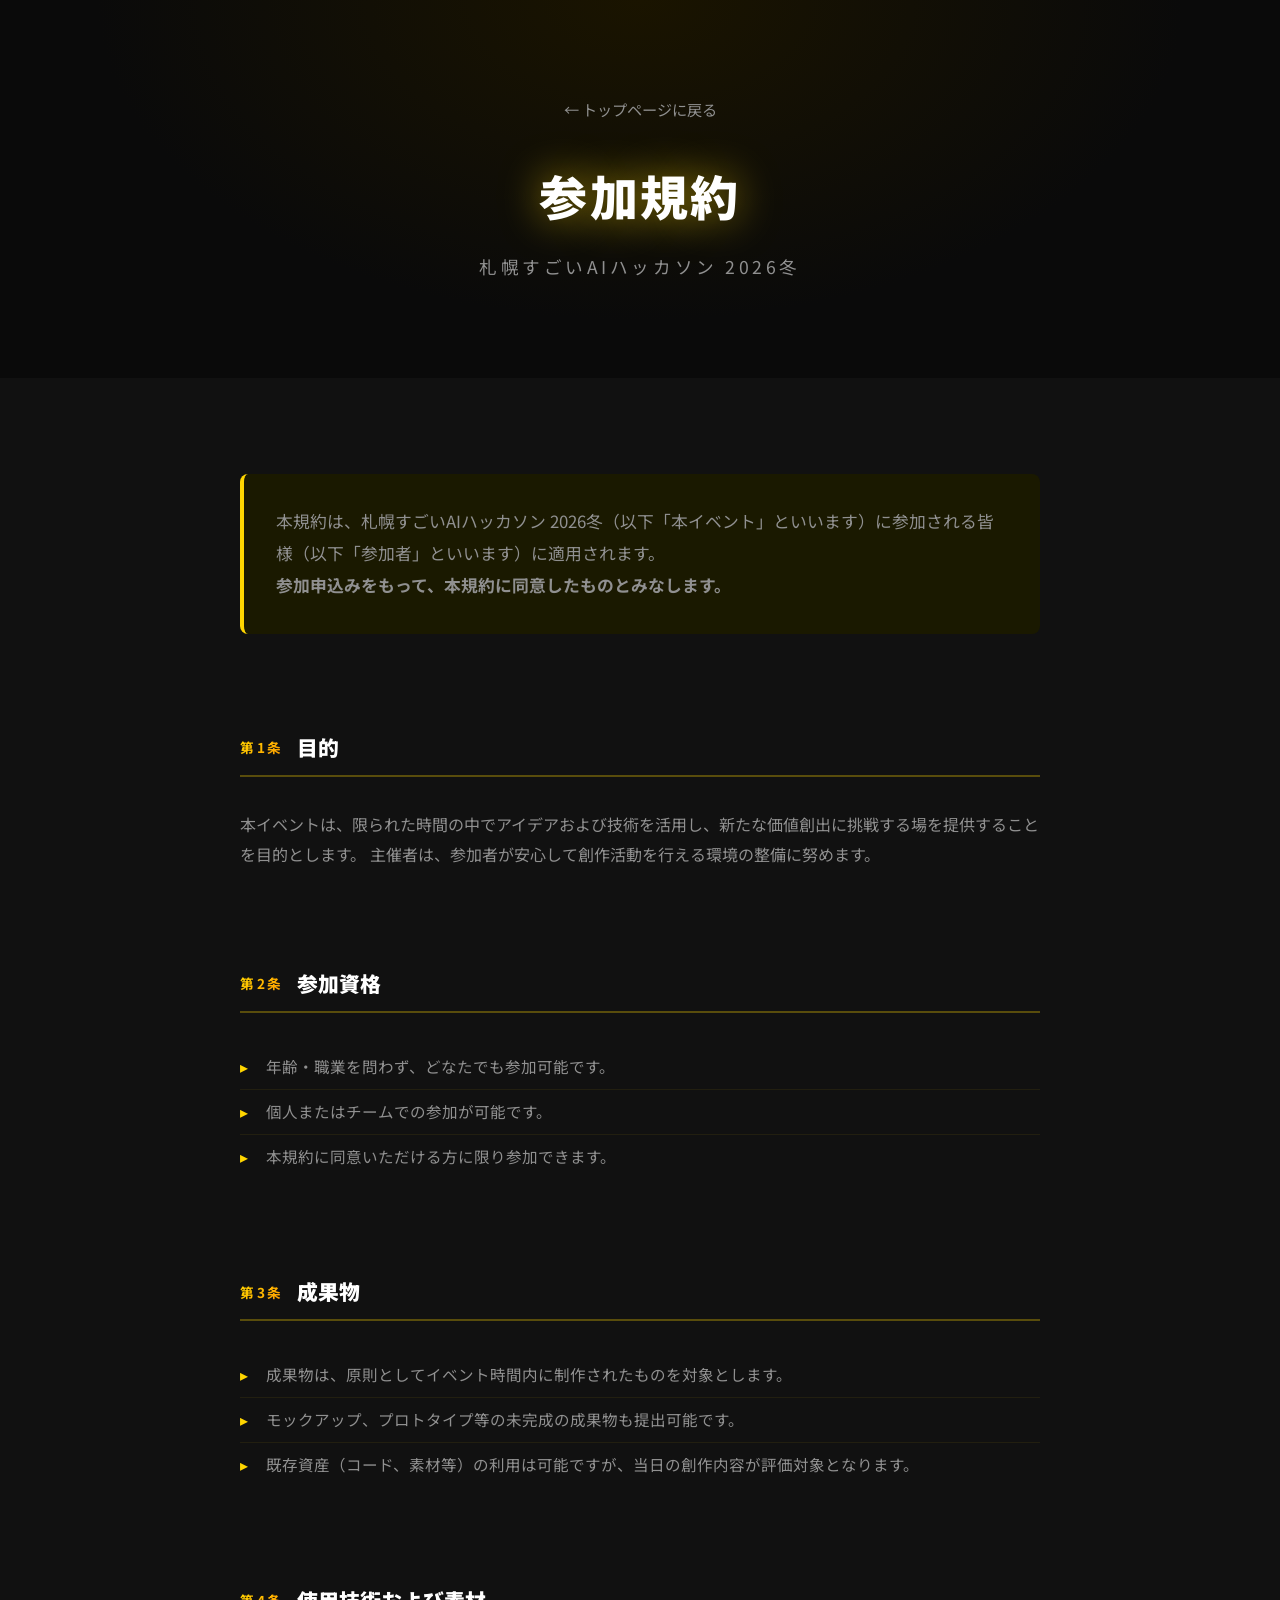
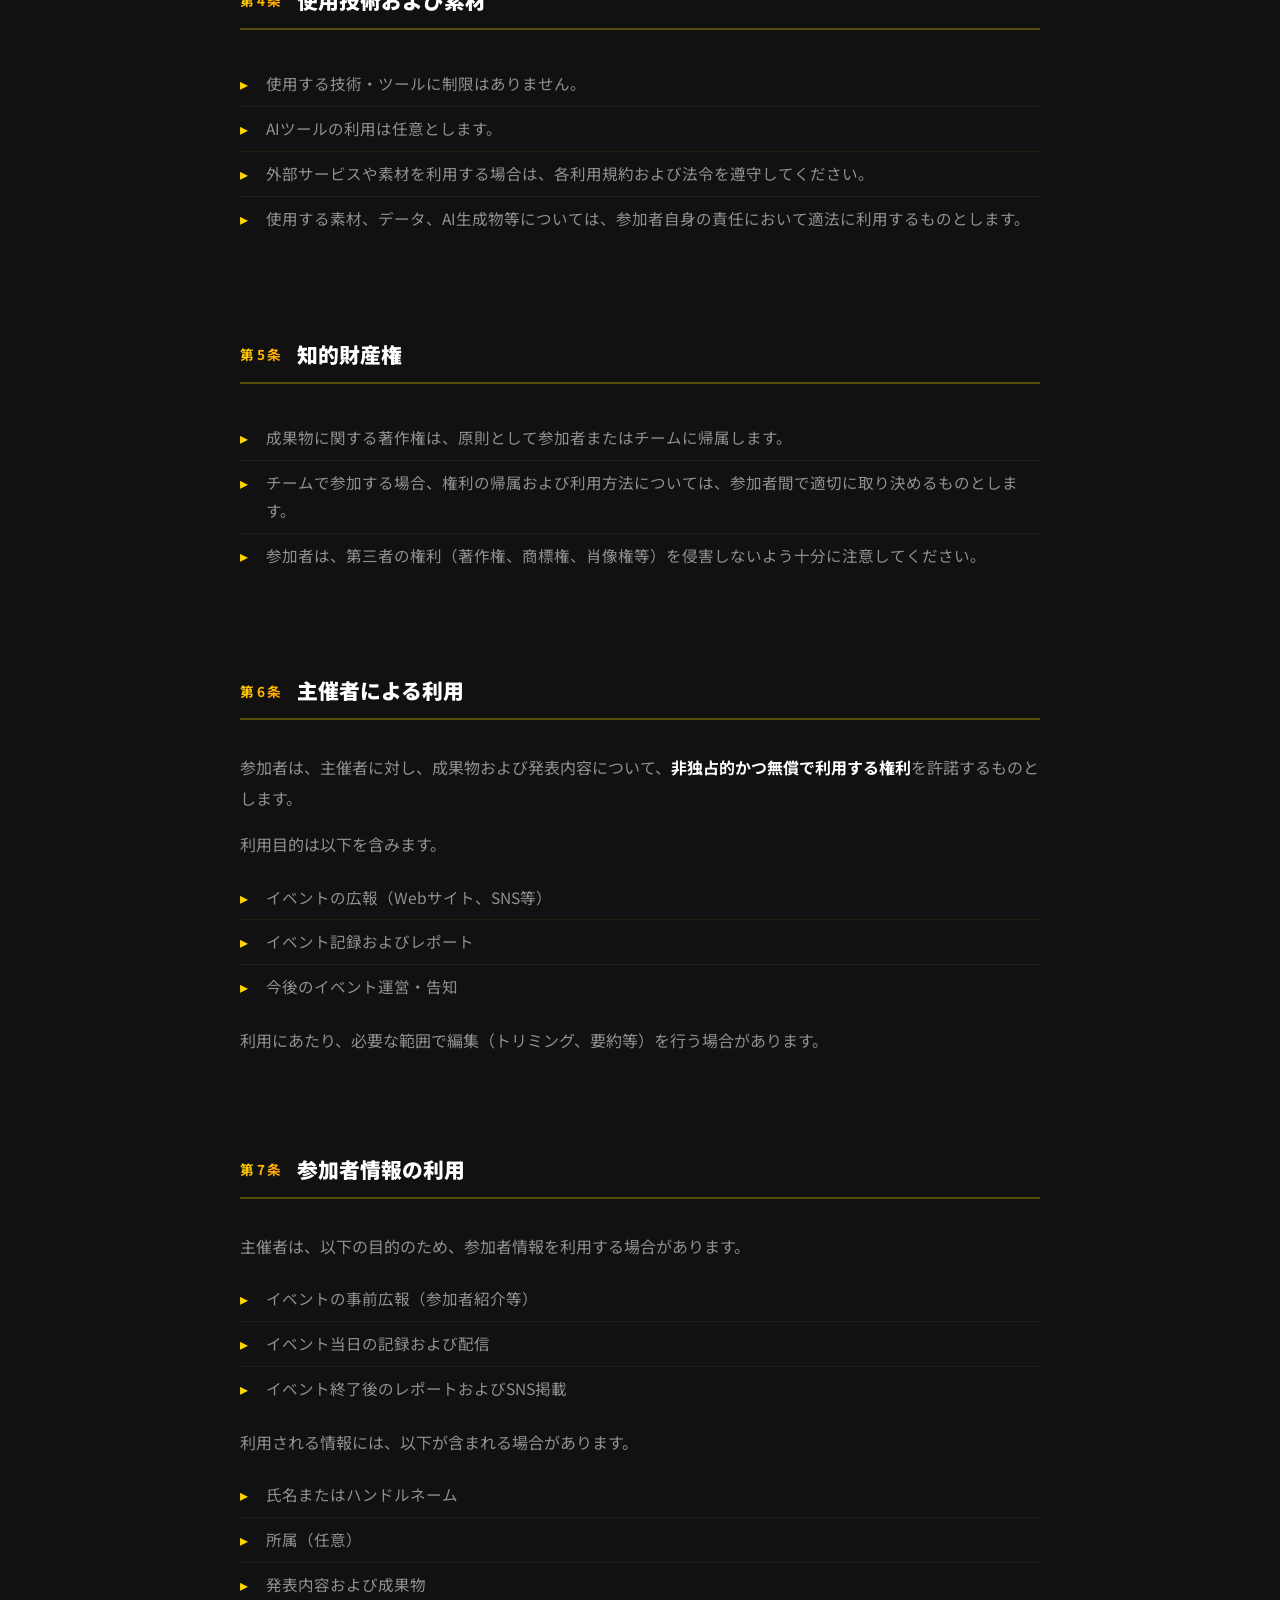
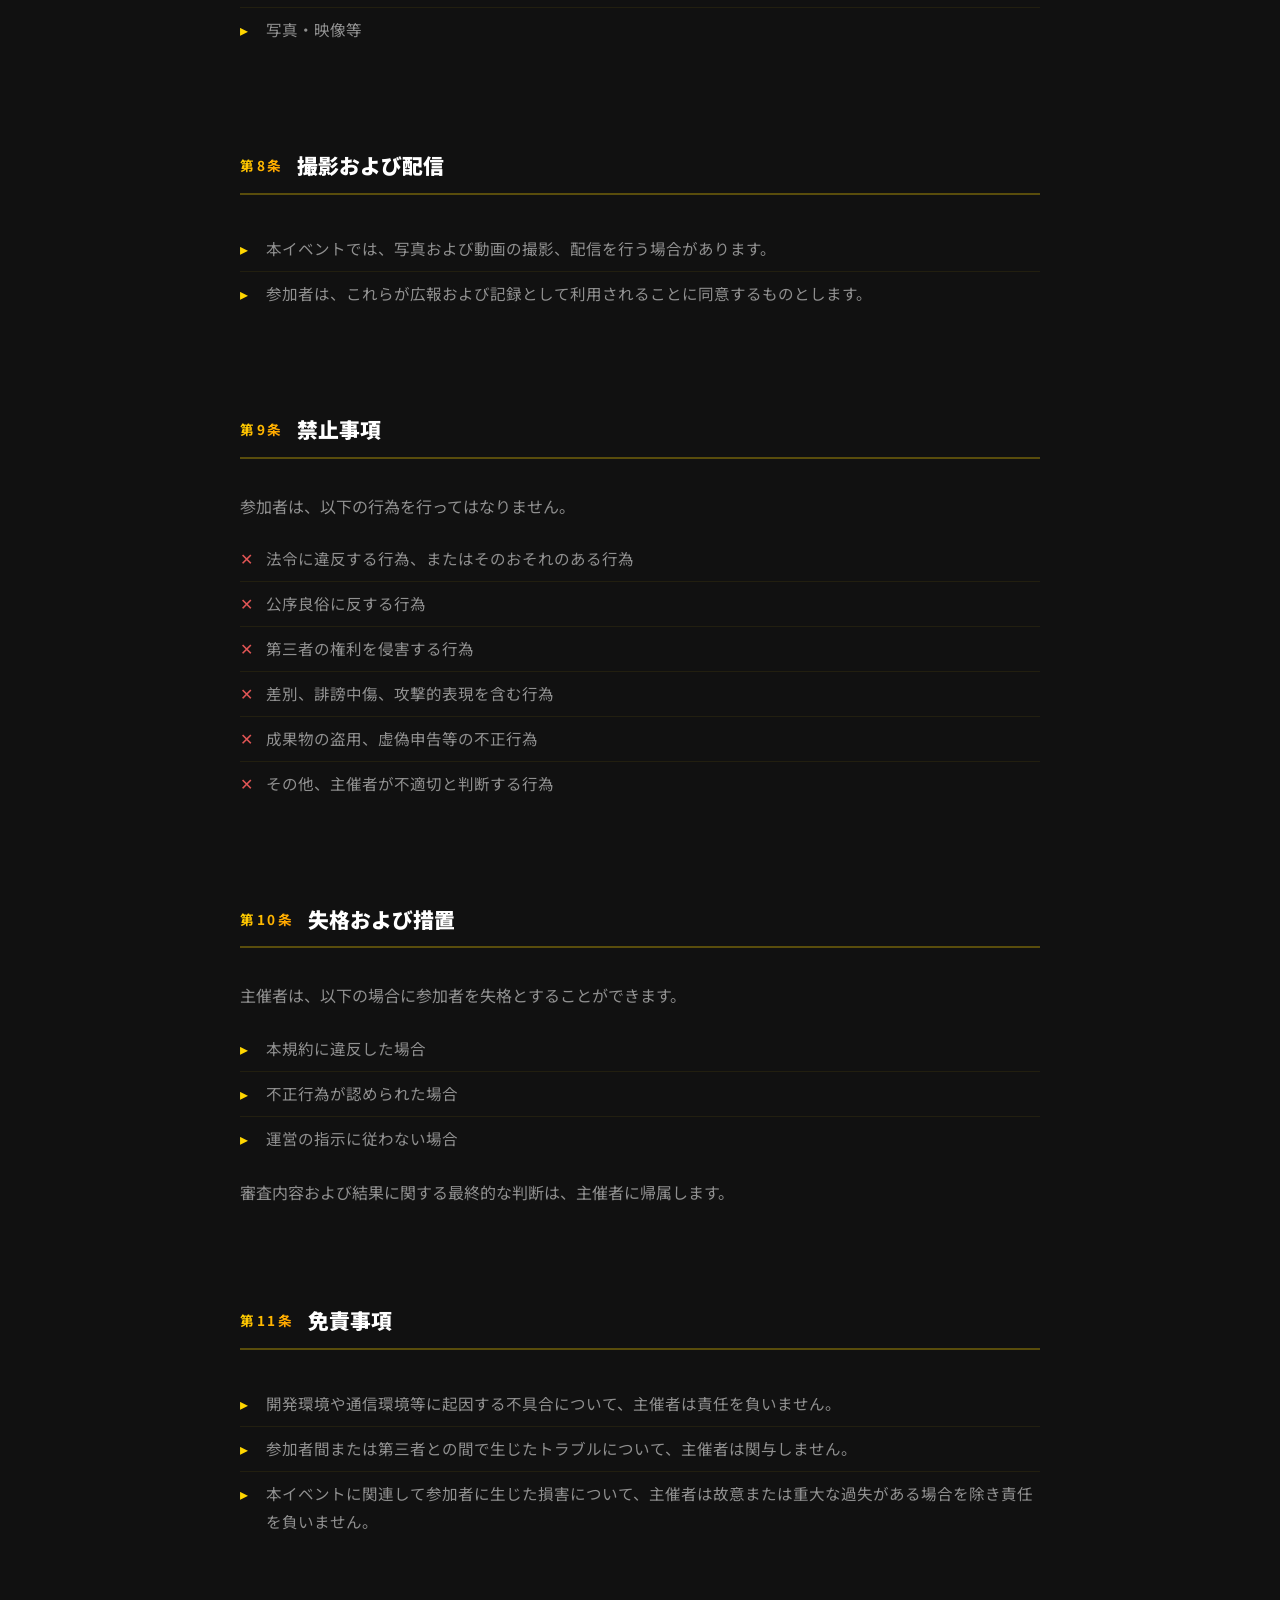
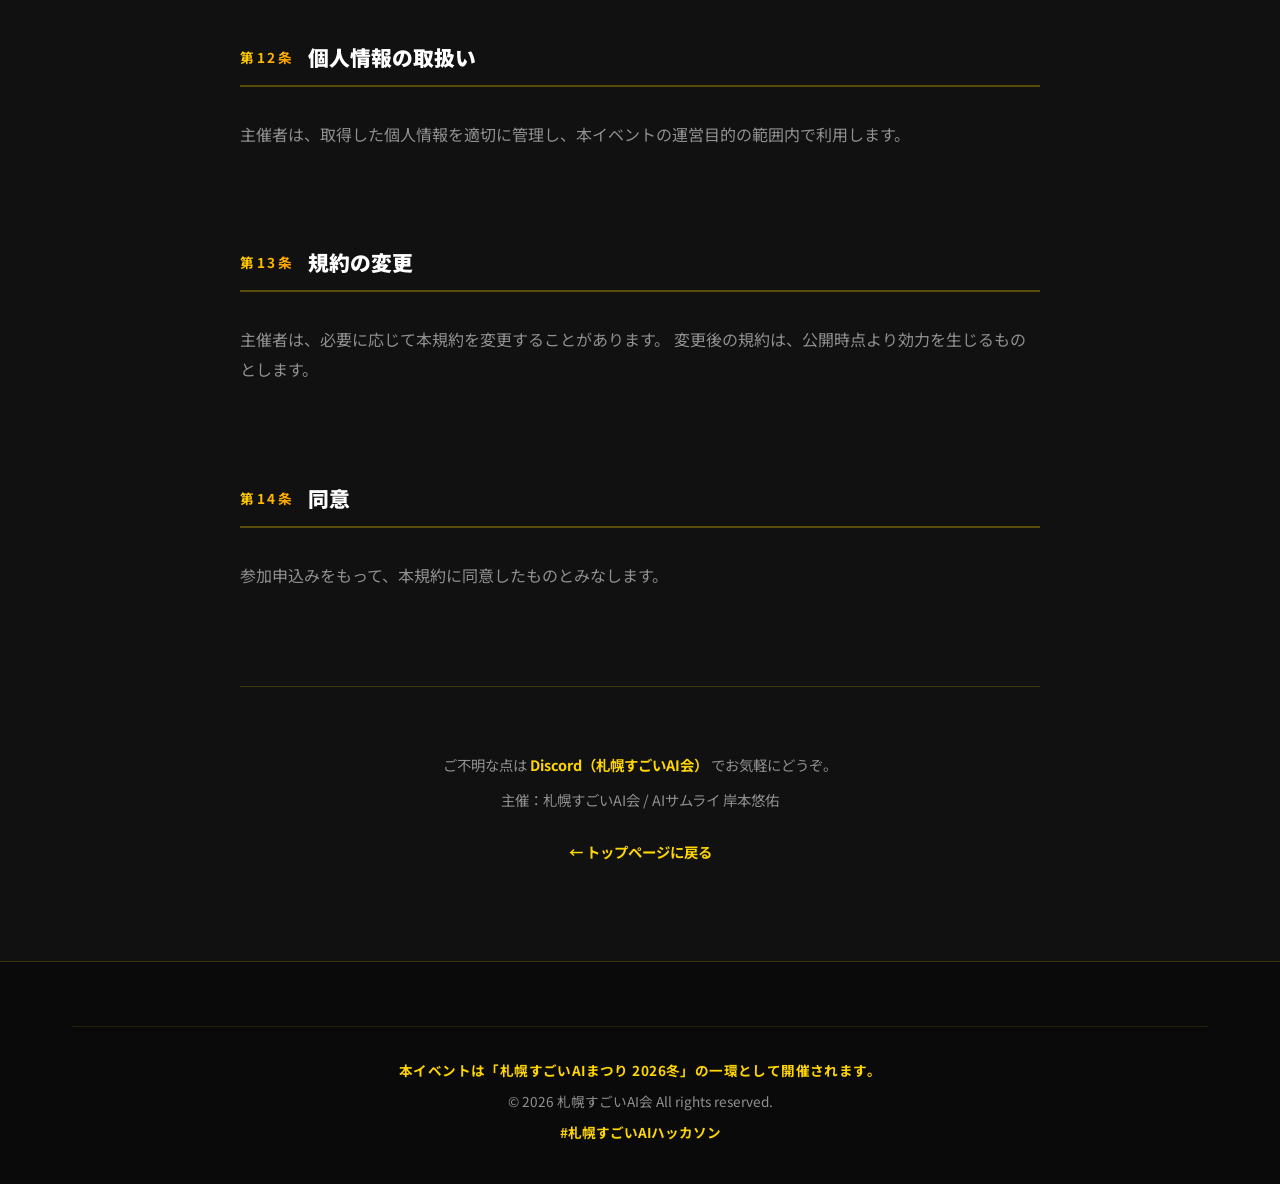
==== commit 59a5e2c2: "change all for 2026 winter" ====
--- a/conditions.html
+++ b/conditions.html
@@ -3,21 +3,21 @@
 <head>
     <meta charset="UTF-8">
     <meta name="viewport" content="width=device-width, initial-scale=1.0">
-    <title>参加規約 | 札幌すごいAIハッカソン 2026夏</title>
-    <meta name="description" content="札幌すごいAIハッカソン 2026夏の参加規約です。">
+    <title>参加規約 | 札幌すごいAIハッカソン 2026冬</title>
+    <meta name="description" content="札幌すごいAIハッカソン 2026冬の参加規約です。">
     <!-- OGP Tags -->
-    <meta property="og:title" content="参加規約 | 札幌すごいAIハッカソン 2026夏">
-    <meta property="og:description" content="札幌すごいAIハッカソン 2026夏の参加規約です。">
+    <meta property="og:title" content="参加規約 | 札幌すごいAIハッカソン 2026冬">
+    <meta property="og:description" content="札幌すごいAIハッカソン 2026冬の参加規約です。">
     <meta property="og:type" content="website">
-    <meta property="og:url" content="https://hack-2026-summer.sugoiai.org/conditions.html">
-    <meta property="og:site_name" content="札幌すごいAIハッカソン 2026夏">
-    <meta property="og:image" content="https://hack-2026-summer.sugoiai.org/images/logot.png">
+    <meta property="og:url" content="https://hack-2026-winter.sugoiai.org/conditions.html">
+    <meta property="og:site_name" content="札幌すごいAIハッカソン 2026冬">
+    <meta property="og:image" content="https://hack-2026-winter.sugoiai.org/images/logot.png">
     <meta property="og:locale" content="ja_JP">
     <!-- Twitter Card Tags -->
     <meta name="twitter:card" content="summary_large_image">
-    <meta name="twitter:title" content="参加規約 | 札幌すごいAIハッカソン 2026夏">
-    <meta name="twitter:description" content="札幌すごいAIハッカソン 2026夏の参加規約です。">
-    <meta name="twitter:image" content="https://hack-2026-summer.sugoiai.org/images/logot.png">
+    <meta name="twitter:title" content="参加規約 | 札幌すごいAIハッカソン 2026冬">
+    <meta name="twitter:description" content="札幌すごいAIハッカソン 2026冬の参加規約です。">
+    <meta name="twitter:image" content="https://hack-2026-winter.sugoiai.org/images/logot.png">
     <!-- Favicon -->
     <link rel="icon" type="image/png" href="images/logot.png">
     <link rel="apple-touch-icon" href="images/logot.png">
@@ -180,7 +180,7 @@
             <a href="index.html" class="back-link">← トップページに戻る</a>
             <h1 class="hero-title" style="animation: none;">
                 <span class="title-main" style="font-size: clamp(1.8rem, 5vw, 3rem);">参加規約</span>
-                <span class="title-sub">札幌すごいAIハッカソン 2026夏</span>
+                <span class="title-sub">札幌すごいAIハッカソン 2026冬</span>
             </h1>
         </div>
     </div>
@@ -191,7 +191,7 @@
             <div class="conditions-content">
 
                 <p class="conditions-intro">
-                    本規約は、札幌すごいAIハッカソン 2026夏（以下「本イベント」といいます）に参加される皆様（以下「参加者」といいます）に適用されます。<br>
+                    本規約は、札幌すごいAIハッカソン 2026冬（以下「本イベント」といいます）に参加される皆様（以下「参加者」といいます）に適用されます。<br>
                     <strong>参加申込みをもって、本規約に同意したものとみなします。</strong>
                 </p>
 
@@ -390,7 +390,7 @@
     <footer class="footer">
         <div class="container">
             <div class="footer-bottom">
-                <p class="footer-festival">本イベントは「札幌すごいAIまつり 2026夏」の一環として開催されます。</p>
+                <p class="footer-festival">本イベントは「札幌すごいAIまつり 2026冬」の一環として開催されます。</p>
                 <p>&copy; 2026 札幌すごいAI会 All rights reserved.</p>
                 <p class="footer-hashtag">#札幌すごいAIハッカソン</p>
             </div>
--- a/style.css
+++ b/style.css
@@ -2390,39 +2390,99 @@
     word-break: break-word;
 }
 
-/* ─── Language Switcher（hero内・絶対配置：スクロールで一緒に消える） ─── */
+/* ─── Language Switcher（hero内・絶対配置：Languageボタン → プルダウン） ─── */
 .lang-switcher {
     position: absolute;
     top: 1.2rem;
     right: 1.2rem;
     z-index: 50;
-    display: flex;
-    gap: 0.35rem;
-    padding: 0.3rem;
+}
+
+.lang-toggle {
+    appearance: none;
+    -webkit-appearance: none;
+    display: inline-flex;
+    align-items: center;
+    gap: 0.4rem;
+    padding: 0.45rem 0.9rem;
     background: rgba(10, 10, 10, 0.55);
     border: 1px solid rgba(255, 255, 255, 0.15);
     border-radius: 999px;
+    color: var(--text-primary);
+    font-family: var(--font-primary);
+    font-size: 0.78rem;
+    font-weight: 700;
+    letter-spacing: 0.05em;
+    line-height: 1;
+    cursor: pointer;
     backdrop-filter: blur(6px);
     -webkit-backdrop-filter: blur(6px);
+    transition: background 0.2s ease, border-color 0.2s ease;
+}
+
+.lang-toggle:hover,
+.lang-switcher.is-open .lang-toggle {
+    background: rgba(10, 10, 10, 0.94);
+    border-color: rgba(255, 255, 255, 0.3);
+}
+
+.lang-toggle-chevron {
+    transition: transform 0.2s ease;
+}
+
+.lang-switcher.is-open .lang-toggle-chevron {
+    transform: rotate(180deg);
+}
+
+.lang-menu {
+    position: absolute;
+    top: calc(100% + 0.4rem);
+    right: 0;
+    min-width: 160px;
+    margin: 0;
+    padding: 0.35rem;
+    list-style: none;
+    background: rgba(10, 10, 10, 0.94);
+    border: 1px solid rgba(255, 255, 255, 0.15);
+    border-radius: 12px;
+    box-shadow: 0 12px 32px rgba(0, 0, 0, 0.45);
+    backdrop-filter: blur(10px);
+    -webkit-backdrop-filter: blur(10px);
+    opacity: 0;
+    visibility: hidden;
+    transform: translateY(-6px);
+    transition: opacity 0.18s ease, transform 0.18s ease, visibility 0.18s;
+}
+
+.lang-switcher.is-open .lang-menu {
+    opacity: 1;
+    visibility: visible;
+    transform: translateY(0);
 }
 
 .lang-btn {
     appearance: none;
+    -webkit-appearance: none;
+    display: block;
+    width: 100%;
     border: none;
     background: transparent;
     color: var(--text-secondary);
     font-family: var(--font-primary);
-    font-size: 0.78rem;
-    font-weight: 700;
-    letter-spacing: 0.05em;
-    padding: 0.35rem 0.75rem;
-    border-radius: 999px;
+    font-size: 0.82rem;
+    font-weight: 700;
+    letter-spacing: 0.03em;
+    line-height: 1.2;
+    text-align: left;
+    padding: 0.55rem 0.85rem;
+    border-radius: 8px;
     cursor: pointer;
     transition: color 0.2s ease, background 0.2s ease;
 }
 
 .lang-btn:hover {
     color: var(--text-primary);
+    background: rgba(255, 255, 255, 0.08);
 }
 
 .lang-btn.active {
@@ -2434,11 +2494,10 @@
     .lang-switcher {
         top: 0.8rem;
         right: 0.8rem;
-        padding: 0.25rem;
-    }
-
-    .lang-btn {
+    }
+
+    .lang-toggle {
         font-size: 0.72rem;
-        padding: 0.3rem 0.6rem;
-    }
-}
+        padding: 0.4rem 0.75rem;
+    }
+}
